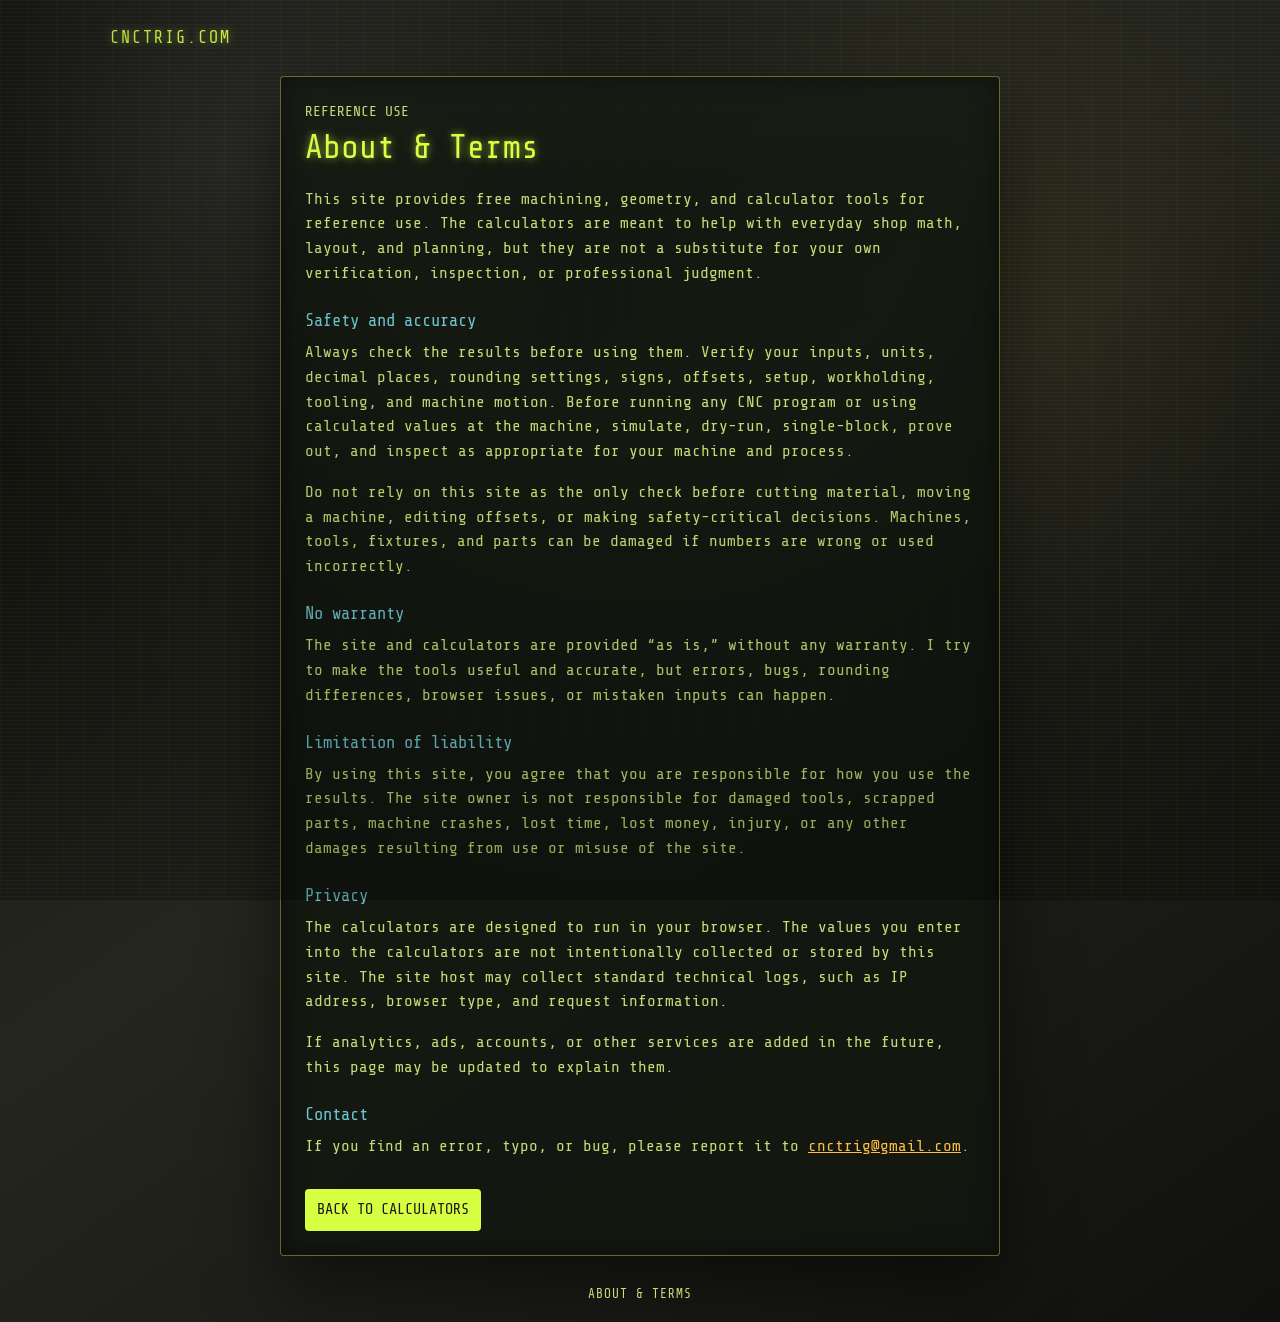
==== about-terms.html @ 5a58f671 "Add About and Terms page" ====
<!doctype html>
<html lang="en">
  <head>
    <meta charset="utf-8">
    <meta name="viewport" content="width=device-width, initial-scale=1">
    <meta name="description" content="About, safety, accuracy, warranty, liability, privacy, and contact information for CNC TRIG.">
    <title>ABOUT &amp; TERMS | CNC TRIG</title>
    <link rel="stylesheet" href="styles.css">
  </head>
  <body>
    <header class="site-header">
      <a class="brand" href="index.html" aria-label="CNC TRIG HOME">
        <span>CNCTRIG.COM</span>
      </a>
    </header>

    <main class="terms-main">
      <section class="terms-panel" aria-labelledby="page-title">
        <p class="eyebrow">REFERENCE USE</p>
        <h1 id="page-title">About &amp; Terms</h1>

        <p>
          This site provides free machining, geometry, and calculator tools for reference use. The calculators are meant to help with everyday shop math, layout, and planning, but they are not a substitute for your own verification, inspection, or professional judgment.
        </p>

        <h2>Safety and accuracy</h2>
        <p>
          Always check the results before using them. Verify your inputs, units, decimal places, rounding settings, signs, offsets, setup, workholding, tooling, and machine motion. Before running any CNC program or using calculated values at the machine, simulate, dry-run, single-block, prove out, and inspect as appropriate for your machine and process.
        </p>
        <p>
          Do not rely on this site as the only check before cutting material, moving a machine, editing offsets, or making safety-critical decisions. Machines, tools, fixtures, and parts can be damaged if numbers are wrong or used incorrectly.
        </p>

        <h2>No warranty</h2>
        <p>
          The site and calculators are provided &ldquo;as is,&rdquo; without any warranty. I try to make the tools useful and accurate, but errors, bugs, rounding differences, browser issues, or mistaken inputs can happen.
        </p>

        <h2>Limitation of liability</h2>
        <p>
          By using this site, you agree that you are responsible for how you use the results. The site owner is not responsible for damaged tools, scrapped parts, machine crashes, lost time, lost money, injury, or any other damages resulting from use or misuse of the site.
        </p>

        <h2>Privacy</h2>
        <p>
          The calculators are designed to run in your browser. The values you enter into the calculators are not intentionally collected or stored by this site. The site host may collect standard technical logs, such as IP address, browser type, and request information.
        </p>
        <p>
          If analytics, ads, accounts, or other services are added in the future, this page may be updated to explain them.
        </p>

        <h2>Contact</h2>
        <p>
          If you find an error, typo, or bug, please report it to <a href="mailto:cnctrig@gmail.com">cnctrig@gmail.com</a>.
        </p>

        <a class="back-link" href="index.html">BACK TO CALCULATORS</a>
      </section>
    </main>

    <footer class="site-footer">
      <a href="about-terms.html">ABOUT &amp; TERMS</a>
    </footer>
  </body>
</html>
---- styles.css ----
:root {
  color-scheme: dark;
  --cabinet: #151612;
  --screen: #242820;
  --screen-deep: #181b16;
  --phosphor: #d7ff42;
  --phosphor-soft: #a7cb32;
  --amber: #ffbf42;
  --cyan: #6ec7d1;
  --dim: #70805a;
  --line: rgba(215, 255, 66, 0.38);
  --line-strong: rgba(215, 255, 66, 0.72);
  --shadow: 0 26px 70px rgba(0, 0, 0, 0.5);
  --radius: 4px;
}

@font-face {
  font-family: "Share Tech Mono";
  src:
    url("assets/fonts/ShareTechMono-Regular.ttf") format("truetype"),
    local("Share Tech Mono"),
    local("ShareTechMono-Regular");
  font-display: swap;
}

* {
  box-sizing: border-box;
}

html {
  min-width: 320px;
}

body {
  min-width: 320px;
  min-height: 100vh;
  margin: 0;
  color: var(--phosphor);
  font-family: "Share Tech Mono", "Courier New", Consolas, monospace;
  line-height: 1.28;
  letter-spacing: 0.055em;
  text-transform: uppercase;
  background:
    radial-gradient(circle at 18% 12%, rgba(255, 255, 255, 0.08), transparent 24%),
    radial-gradient(circle at 78% 20%, rgba(255, 191, 66, 0.06), transparent 26%),
    linear-gradient(145deg, #0d0e0b, #25261f 48%, #10110e);
}

body::before,
body::after {
  position: fixed;
  inset: 0;
  pointer-events: none;
  content: "";
}

body::before {
  z-index: -1;
  background-image:
    linear-gradient(rgba(215, 255, 66, 0.045) 1px, transparent 1px),
    linear-gradient(90deg, rgba(215, 255, 66, 0.028) 1px, transparent 1px);
  background-size: 100% 4px, 28px 28px;
  mix-blend-mode: screen;
}

body::after {
  background:
    linear-gradient(rgba(255, 255, 255, 0.03), transparent 28%),
    radial-gradient(circle at 50% 18%, transparent 0 30%, rgba(0, 0, 0, 0.24) 74%);
}

a {
  color: inherit;
}

.screen-shell,
.site-header,
.placeholder-main,
.terms-main,
.site-footer {
  width: min(1060px, calc(100% - 32px));
  margin-inline: auto;
}

.screen-shell {
  position: relative;
  min-height: calc(100vh - 86px);
  margin-top: 24px;
  margin-bottom: 24px;
  padding: 18px;
  overflow: hidden;
  background:
    linear-gradient(180deg, rgba(255, 255, 255, 0.04), transparent 14%),
    var(--screen);
  border: 2px solid #4d5146;
  border-radius: var(--radius);
  box-shadow: var(--shadow), inset 0 0 36px rgba(0, 0, 0, 0.56);
}

.screen-shell::before {
  position: absolute;
  inset: 10px;
  z-index: 0;
  content: "";
  border: 1px solid rgba(215, 255, 66, 0.18);
  pointer-events: none;
}

.screen-shell::after {
  position: absolute;
  inset: 0;
  z-index: 0;
  content: "";
  background:
    repeating-linear-gradient(
      0deg,
      rgba(255, 255, 255, 0.035) 0,
      rgba(255, 255, 255, 0.035) 1px,
      transparent 1px,
      transparent 5px
    );
  opacity: 0.52;
  pointer-events: none;
}

.screen-header,
.calculator-section {
  position: relative;
  z-index: 1;
}

.screen-header {
  display: grid;
  min-height: 94px;
  place-items: center;
  padding: 15px 12px 17px;
  border-bottom: 1px solid var(--line);
}

h1,
h2,
p {
  margin-top: 0;
}

h1 {
  margin-bottom: 0;
  color: var(--phosphor);
  font-size: 2.05rem;
  font-weight: 400;
  line-height: 1;
  letter-spacing: 0.14em;
  text-align: center;
  text-shadow:
    0 0 7px rgba(215, 255, 66, 0.55),
    0 0 18px rgba(215, 255, 66, 0.22);
}

h2 {
  margin-bottom: 0;
  font-size: 1.5rem;
}

.calculator-section {
  padding: 20px 0 2px;
}

.calculator-grid {
  display: grid;
  grid-template-columns: repeat(3, minmax(0, 1fr));
  gap: 10px;
}

.calculator-card {
  position: relative;
  display: grid;
  grid-template-rows: auto auto 1fr;
  min-height: 226px;
  padding: 16px;
  overflow: hidden;
  text-decoration: none;
  background:
    linear-gradient(180deg, rgba(215, 255, 66, 0.06), transparent 44%),
    rgba(19, 23, 17, 0.84);
  border: 1px solid var(--line);
  border-radius: var(--radius);
  box-shadow: inset 0 0 22px rgba(0, 0, 0, 0.5);
  transition: border-color 140ms ease, color 140ms ease, transform 140ms ease, background-color 140ms ease;
}

.calculator-card::before {
  position: absolute;
  inset: 7px;
  content: "";
  border: 1px solid rgba(215, 255, 66, 0.14);
  pointer-events: none;
}

.calculator-card::after {
  position: absolute;
  right: 12px;
  bottom: 11px;
  width: 78px;
  height: 20px;
  content: "";
  background:
    linear-gradient(90deg, transparent 0 16%, var(--line) 16% 19%, transparent 19% 32%, var(--line) 32% 35%, transparent 35% 48%, var(--line) 48% 51%, transparent 51%),
    linear-gradient(var(--line), var(--line));
  background-repeat: no-repeat;
  background-size: 100% 100%, 100% 2px;
  background-position: 0 0, 0 50%;
  opacity: 0.45;
}

.calculator-card:hover,
.calculator-card:focus-visible {
  color: #f5ff9a;
  background-color: rgba(30, 37, 24, 0.92);
  border-color: var(--line-strong);
  outline: none;
  transform: translateY(-2px);
}

.calculator-card:hover .card-index,
.calculator-card:focus-visible .card-index {
  color: var(--amber);
}

.card-index,
.card-title,
.card-copy {
  position: relative;
  z-index: 1;
}

.card-index {
  width: max-content;
  margin-bottom: 18px;
  padding: 3px 8px 2px;
  color: var(--cyan);
  font-size: 0.95rem;
  font-weight: 400;
  line-height: 1;
  border: 1px solid rgba(110, 199, 209, 0.56);
  text-shadow: 0 0 8px rgba(110, 199, 209, 0.32);
}

.card-title {
  color: var(--phosphor);
  font-size: 1.24rem;
  font-weight: 400;
  line-height: 1.18;
  letter-spacing: 0.075em;
  text-shadow:
    0 0 6px rgba(215, 255, 66, 0.58),
    0 0 14px rgba(215, 255, 66, 0.2);
}

.card-copy {
  max-width: 31ch;
  margin-top: 16px;
  margin-bottom: 0;
  color: #c5dd76;
  font-size: 0.93rem;
  line-height: 1.42;
}

.site-header {
  display: flex;
  min-height: 76px;
  align-items: center;
}

.brand {
  color: var(--phosphor);
  font-size: 1.05rem;
  font-weight: 400;
  letter-spacing: 0.12em;
  text-decoration: none;
  text-shadow: 0 0 8px rgba(215, 255, 66, 0.46);
}

.placeholder-main {
  display: grid;
  min-height: calc(100vh - 144px);
  place-items: center;
  padding: 30px 0;
}

.placeholder-panel,
.terms-panel {
  width: min(720px, 100%);
  padding: 24px;
  background: rgba(19, 23, 17, 0.88);
  border: 1px solid var(--line);
  border-radius: var(--radius);
  box-shadow: var(--shadow), inset 0 0 22px rgba(0, 0, 0, 0.5);
}

.eyebrow {
  margin: 0 0 8px;
  color: var(--cyan);
  font-size: 0.92rem;
  font-weight: 400;
  text-transform: uppercase;
}

.placeholder-panel p {
  color: #c5dd76;
}

.terms-main {
  min-height: calc(100vh - 136px);
  padding: 0 0 30px;
  letter-spacing: 0;
  text-transform: none;
}

.terms-panel {
  margin-inline: auto;
}

.terms-panel h1 {
  margin-bottom: 22px;
  letter-spacing: 0;
  text-align: left;
  text-transform: none;
}

.terms-panel h2 {
  margin-top: 24px;
  margin-bottom: 8px;
  color: var(--cyan);
  font-size: 1.08rem;
  font-weight: 400;
  letter-spacing: 0;
  text-transform: none;
}

.terms-panel p {
  color: #c5dd76;
  line-height: 1.55;
}

.terms-panel a:not(.back-link) {
  color: var(--amber);
}

.site-footer {
  position: relative;
  z-index: 1;
  padding: 0 0 20px;
  color: #c5dd76;
  font-size: 0.8rem;
  letter-spacing: 0.08em;
  text-align: center;
}

.site-footer a {
  text-decoration: none;
}

.site-footer a:hover,
.site-footer a:focus-visible {
  color: var(--amber);
  outline: none;
}

.back-link {
  display: inline-flex;
  min-height: 42px;
  align-items: center;
  margin-top: 14px;
  padding: 9px 12px;
  color: var(--screen-deep);
  font-size: 0.95rem;
  font-weight: 400;
  text-decoration: none;
  background: var(--phosphor);
  border-radius: var(--radius);
}

.back-link:hover,
.back-link:focus-visible {
  color: #080907;
  background: var(--amber);
  outline: none;
}

.triangle-main {
  width: min(1160px, calc(100% - 32px));
  min-height: calc(100vh - 144px);
  margin-inline: auto;
  padding: 0 0 30px;
  letter-spacing: 0;
}

.triangle-board {
  padding: 18px;
  background:
    linear-gradient(180deg, rgba(255, 255, 255, 0.035), transparent 18%),
    rgba(19, 23, 17, 0.9);
  border: 1px solid var(--line);
  border-radius: var(--radius);
  box-shadow: var(--shadow), inset 0 0 24px rgba(0, 0, 0, 0.46);
}

.triangle-topbar,
.precision-row,
.triangle-buttons {
  display: flex;
  gap: 10px;
}

.triangle-topbar {
  align-items: start;
  justify-content: space-between;
  margin-bottom: 12px;
}

.triangle-topbar h1 {
  font-size: 1.6rem;
  letter-spacing: 0;
  text-align: left;
}

.compact-link {
  min-height: 36px;
  margin-top: 0;
  padding: 8px 11px;
}

.triangle-guidance {
  max-width: 78ch;
  margin-bottom: 16px;
  color: #c5dd76;
  font-size: 0.96rem;
  line-height: 1.45;
}

.triangle-workspace {
  display: grid;
  grid-template-columns: minmax(340px, 1.08fr) minmax(340px, 0.92fr);
  gap: 16px;
  align-items: start;
}

.triangle-diagram-wrap {
  min-width: 0;
  background:
    linear-gradient(rgba(215, 255, 66, 0.04) 1px, transparent 1px),
    linear-gradient(90deg, rgba(215, 255, 66, 0.035) 1px, transparent 1px),
    rgba(9, 11, 8, 0.45);
  background-size: 28px 28px;
  border: 1px solid rgba(215, 255, 66, 0.26);
  border-radius: var(--radius);
}

.triangle-svg {
  display: block;
  width: 100%;
  aspect-ratio: 64 / 43;
  min-height: 310px;
}

.triangle-shape {
  fill: rgba(215, 255, 66, 0.055);
  stroke: none;
}

.triangle-line {
  stroke: var(--phosphor);
  stroke-width: 4;
  stroke-linecap: round;
  stroke-linejoin: round;
  filter: drop-shadow(0 0 6px rgba(215, 255, 66, 0.34));
}

.triangle-side-label,
.triangle-vertex-label {
  font-family: "Share Tech Mono", "Courier New", Consolas, monospace;
  font-size: 30px;
  text-transform: none;
  text-anchor: middle;
  dominant-baseline: middle;
  paint-order: stroke;
  stroke: rgba(9, 11, 8, 0.86);
  stroke-width: 6px;
}

.triangle-side-label {
  fill: var(--amber);
}

.triangle-vertex-label {
  fill: var(--cyan);
}

.triangle-controls {
  min-width: 0;
}

.precision-row {
  align-items: center;
  justify-content: flex-end;
  margin-bottom: 12px;
  color: var(--cyan);
  font-size: 0.95rem;
}

.precision-row select {
  min-height: 36px;
  padding: 6px 30px 6px 10px;
  color: var(--phosphor);
  font: inherit;
  letter-spacing: 0;
  text-transform: uppercase;
  background: #10130e;
  border: 1px solid var(--line);
  border-radius: var(--radius);
}

.value-groups {
  display: grid;
  grid-template-columns: 1fr 1fr;
  gap: 12px;
}

.value-group {
  min-width: 0;
  margin: 0;
  padding: 0;
  border: 0;
}

.value-group legend {
  margin-bottom: 8px;
  color: var(--cyan);
  font-size: 0.95rem;
}

.value-field {
  display: grid;
  grid-template-columns: 34px minmax(0, 1fr);
  gap: 8px;
  align-items: center;
  margin-bottom: 10px;
}

.value-field label {
  color: var(--phosphor);
  font-size: 1.2rem;
  text-align: center;
  text-transform: none;
}

.value-field input {
  width: 100%;
  min-width: 0;
  min-height: 44px;
  padding: 8px 10px;
  color: var(--phosphor);
  font: inherit;
  letter-spacing: 0;
  text-transform: none;
  background: rgba(8, 10, 7, 0.82);
  border: 1px solid rgba(215, 255, 66, 0.32);
  border-radius: var(--radius);
  box-shadow: inset 0 0 14px rgba(0, 0, 0, 0.42);
}

.value-field input.is-entered {
  color: #d8fbff;
  background: rgba(110, 199, 209, 0.15);
  border-color: rgba(110, 199, 209, 0.72);
}

.value-field input.is-calculated {
  color: #ffe3a5;
  background: rgba(255, 191, 66, 0.16);
  border-color: rgba(255, 191, 66, 0.76);
}

.value-field input:focus,
.precision-row select:focus {
  border-color: var(--phosphor);
  outline: 2px solid rgba(215, 255, 66, 0.2);
  outline-offset: 2px;
}

.triangle-buttons {
  flex-wrap: wrap;
  margin-top: 8px;
}

.primary-button,
.secondary-button {
  min-height: 42px;
  padding: 9px 14px;
  font: inherit;
  letter-spacing: 0;
  text-transform: uppercase;
  border-radius: var(--radius);
  cursor: pointer;
}

.primary-button {
  color: var(--screen-deep);
  background: var(--phosphor);
  border: 1px solid var(--phosphor);
}

.secondary-button {
  color: var(--amber);
  background: transparent;
  border: 1px solid rgba(255, 191, 66, 0.72);
}

.primary-button:hover,
.primary-button:focus-visible {
  color: #080907;
  background: var(--amber);
  border-color: var(--amber);
  outline: none;
}

.secondary-button:hover,
.secondary-button:focus-visible {
  color: #080907;
  background: var(--amber);
  outline: none;
}

.solver-message {
  min-height: 2.7em;
  margin: 12px 0 0;
  color: #c5dd76;
  line-height: 1.35;
}

.solver-message.is-error {
  color: #ffb08c;
}

.solution-options {
  margin-top: 12px;
  padding: 10px;
  background: rgba(8, 10, 7, 0.48);
  border: 1px solid rgba(110, 199, 209, 0.38);
  border-radius: var(--radius);
}

.solution-note {
  margin-bottom: 10px;
  color: #c5dd76;
  font-size: 0.88rem;
  line-height: 1.4;
}

.solution-option {
  display: grid;
  grid-template-columns: max-content minmax(0, 1fr);
  gap: 10px;
  align-items: start;
  padding: 8px 0;
  border-top: 1px solid rgba(215, 255, 66, 0.16);
}

.solution-option button {
  min-height: 34px;
  padding: 6px 9px;
  color: var(--cyan);
  font: inherit;
  letter-spacing: 0;
  text-transform: uppercase;
  background: transparent;
  border: 1px solid rgba(110, 199, 209, 0.56);
  border-radius: var(--radius);
  cursor: pointer;
}

.solution-option.is-active button {
  color: var(--screen-deep);
  background: var(--cyan);
}

.solution-option button:hover,
.solution-option button:focus-visible {
  color: var(--screen-deep);
  background: var(--amber);
  border-color: var(--amber);
  outline: none;
}

.solution-option p {
  margin: 0;
  color: #d5ea91;
  line-height: 1.35;
  text-transform: none;
  overflow-wrap: anywhere;
}

.work-panel {
  margin-top: 16px;
  padding-top: 12px;
  border-top: 1px solid rgba(215, 255, 66, 0.22);
}

.work-panel summary {
  width: max-content;
  max-width: 100%;
  color: var(--cyan);
  cursor: pointer;
}

.work-panel summary:focus-visible {
  outline: 2px solid rgba(110, 199, 209, 0.42);
  outline-offset: 4px;
}

.work-list {
  margin: 12px 0 0;
  padding-left: 24px;
  color: #d5ea91;
  line-height: 1.55;
  text-transform: none;
  overflow-wrap: anywhere;
}

.work-list li + li {
  margin-top: 8px;
}

.chamfer-workspace {
  grid-template-columns: minmax(360px, 1.08fr) minmax(340px, 0.92fr);
}

.chamfer-form-head {
  display: grid;
  grid-template-columns: minmax(0, 1fr) max-content;
  gap: 12px;
  align-items: start;
  margin-bottom: 12px;
}

.mode-toggle {
  min-width: 0;
  margin: 0;
  padding: 0;
  border: 0;
}

.mode-toggle legend {
  margin-bottom: 8px;
  color: var(--cyan);
  font-size: 0.95rem;
}

.mode-toggle-options {
  display: grid;
  grid-template-columns: 1fr 1fr;
  gap: 6px;
}

.mode-toggle label {
  position: relative;
  min-width: 0;
}

.mode-toggle input {
  position: absolute;
  inset: 0;
  opacity: 0;
}

.mode-toggle span {
  display: grid;
  min-height: 38px;
  place-items: center;
  padding: 7px 10px;
  color: var(--cyan);
  border: 1px solid rgba(110, 199, 209, 0.58);
  border-radius: var(--radius);
  cursor: pointer;
}

.mode-toggle input:checked + span {
  color: var(--screen-deep);
  background: var(--cyan);
  border-color: var(--cyan);
}

.mode-toggle input:focus-visible + span {
  outline: 2px solid rgba(110, 199, 209, 0.42);
  outline-offset: 2px;
}

.chamfer-precision-row {
  margin-bottom: 0;
}

.chamfer-value-groups {
  grid-template-columns: 1fr;
}

.chamfer-controls .value-field {
  grid-template-columns: 48px minmax(0, 1fr);
}

.chamfer-results {
  margin-top: 14px;
  padding: 12px;
  background: rgba(8, 10, 7, 0.48);
  border: 1px solid rgba(110, 199, 209, 0.38);
  border-radius: var(--radius);
}

.chamfer-results h2 {
  margin-bottom: 10px;
  color: var(--cyan);
  font-size: 0.98rem;
  font-weight: 400;
  letter-spacing: 0;
}

.chamfer-output-grid {
  display: grid;
  grid-template-columns: 1fr 1fr;
  gap: 10px;
}

.chamfer-output-card {
  min-width: 0;
  padding: 10px;
  background: rgba(19, 23, 17, 0.74);
  border: 1px solid rgba(215, 255, 66, 0.22);
  border-radius: var(--radius);
}

.chamfer-output-card span,
.chamfer-output-meta {
  color: #c5dd76;
  font-size: 0.86rem;
}

.chamfer-output-card output {
  display: block;
  margin-top: 7px;
  color: #ffe3a5;
  font-size: 1.08rem;
  line-height: 1.25;
  text-transform: none;
  overflow-wrap: anywhere;
}

.chamfer-output-meta {
  display: flex;
  flex-wrap: wrap;
  gap: 8px 18px;
  margin-top: 10px;
  text-transform: none;
}

.chamfer-svg {
  min-height: 330px;
}

#chamfer-arrow path,
#chamfer-arrow-reverse path,
#chamfer-leader-arrow path {
  fill: var(--amber);
}

.chamfer-solid {
  fill: url("#chamfer-hatch");
  stroke: none;
  opacity: 0.42;
}

.chamfer-hatch-line {
  stroke: rgba(215, 255, 66, 0.48);
  stroke-width: 2;
}

.chamfer-centerline {
  stroke: rgba(110, 199, 209, 0.46);
  stroke-width: 2;
  stroke-dasharray: 9 9;
}

.chamfer-profile {
  fill: none;
  stroke: var(--phosphor);
  stroke-width: 4;
  stroke-linecap: round;
  stroke-linejoin: round;
  filter: drop-shadow(0 0 6px rgba(215, 255, 66, 0.34));
}

.chamfer-cut {
  fill: none;
  stroke: var(--amber);
  stroke-width: 6;
  stroke-linecap: round;
  filter: drop-shadow(0 0 7px rgba(255, 191, 66, 0.3));
}

.chamfer-dim-line,
.chamfer-extension-line,
.chamfer-leader-line {
  fill: none;
  stroke-linecap: round;
}

.chamfer-dim-line {
  stroke: var(--cyan);
  stroke-width: 1.5;
  marker-start: url("#chamfer-arrow-reverse");
  marker-end: url("#chamfer-arrow");
}

.chamfer-extension-line {
  stroke: rgba(110, 199, 209, 0.46);
  stroke-width: 1.5;
}

.chamfer-leader-line {
  stroke: var(--amber);
  stroke-width: 1.5;
  marker-end: url("#chamfer-leader-arrow");
}

.chamfer-angle-arc {
  fill: none;
  stroke: var(--amber);
  stroke-width: 2;
  stroke-linecap: round;
  marker-start: url("#chamfer-arrow-reverse");
  marker-end: url("#chamfer-arrow");
}

.chamfer-point {
  fill: var(--cyan);
  stroke: rgba(8, 10, 7, 0.9);
  stroke-width: 3;
}

.chamfer-label,
.chamfer-coordinate-label {
  font-family: "Share Tech Mono", "Courier New", Consolas, monospace;
  letter-spacing: 0;
  text-anchor: middle;
  dominant-baseline: middle;
  paint-order: stroke;
  stroke: rgba(9, 11, 8, 0.88);
}

.chamfer-label {
  font-size: 24px;
  stroke-width: 5px;
}

.chamfer-coordinate-label {
  fill: var(--cyan);
  font-size: 17px;
  stroke-width: 4px;
}

.chamfer-label-cyan {
  fill: var(--cyan);
}

.chamfer-label-amber {
  fill: var(--amber);
}

.visually-hidden {
  position: absolute;
  width: 1px;
  height: 1px;
  padding: 0;
  overflow: hidden;
  clip: rect(0, 0, 0, 0);
  white-space: nowrap;
  border: 0;
}

@media (max-width: 860px) {
  .calculator-grid {
    grid-template-columns: 1fr;
  }

  .triangle-workspace {
    grid-template-columns: 1fr;
  }

  .chamfer-form-head {
    grid-template-columns: 1fr;
  }

  .chamfer-precision-row {
    justify-content: flex-start;
  }

  .screen-shell {
    min-height: auto;
  }

  .calculator-card {
    min-height: 168px;
  }

  .card-copy {
    max-width: 40ch;
  }
}

@media (max-width: 560px) {
  .screen-shell,
  .site-header,
  .placeholder-main,
  .triangle-main,
  .terms-main,
  .site-footer {
    width: min(100% - 20px, 1060px);
  }

  .screen-shell {
    margin-top: 10px;
    margin-bottom: 10px;
    padding: 14px;
  }

  .screen-header {
    min-height: 78px;
    padding: 12px 8px 16px;
  }

  h1 {
    font-size: 1.5rem;
    letter-spacing: 0.1em;
  }

  .calculator-section {
    padding-top: 18px;
  }

  .calculator-card,
  .placeholder-panel,
  .triangle-board {
    padding: 16px;
  }

  .card-title {
    font-size: 1.08rem;
  }

  .triangle-topbar {
    align-items: stretch;
    flex-direction: column;
  }

  .triangle-topbar h1 {
    font-size: 1.32rem;
  }

  .compact-link {
    width: max-content;
  }

  .value-groups {
    grid-template-columns: 1fr;
  }

  .precision-row {
    justify-content: flex-start;
  }

  .triangle-svg {
    min-height: 0;
  }

  .chamfer-svg {
    min-height: 280px;
  }

  .triangle-side-label,
  .triangle-vertex-label {
    font-size: 24px;
  }

  .chamfer-output-grid {
    grid-template-columns: 1fr;
  }

  .chamfer-label {
    font-size: 20px;
  }

  .chamfer-coordinate-label {
    font-size: 15px;
  }

  .solution-option {
    grid-template-columns: 1fr;
  }
}
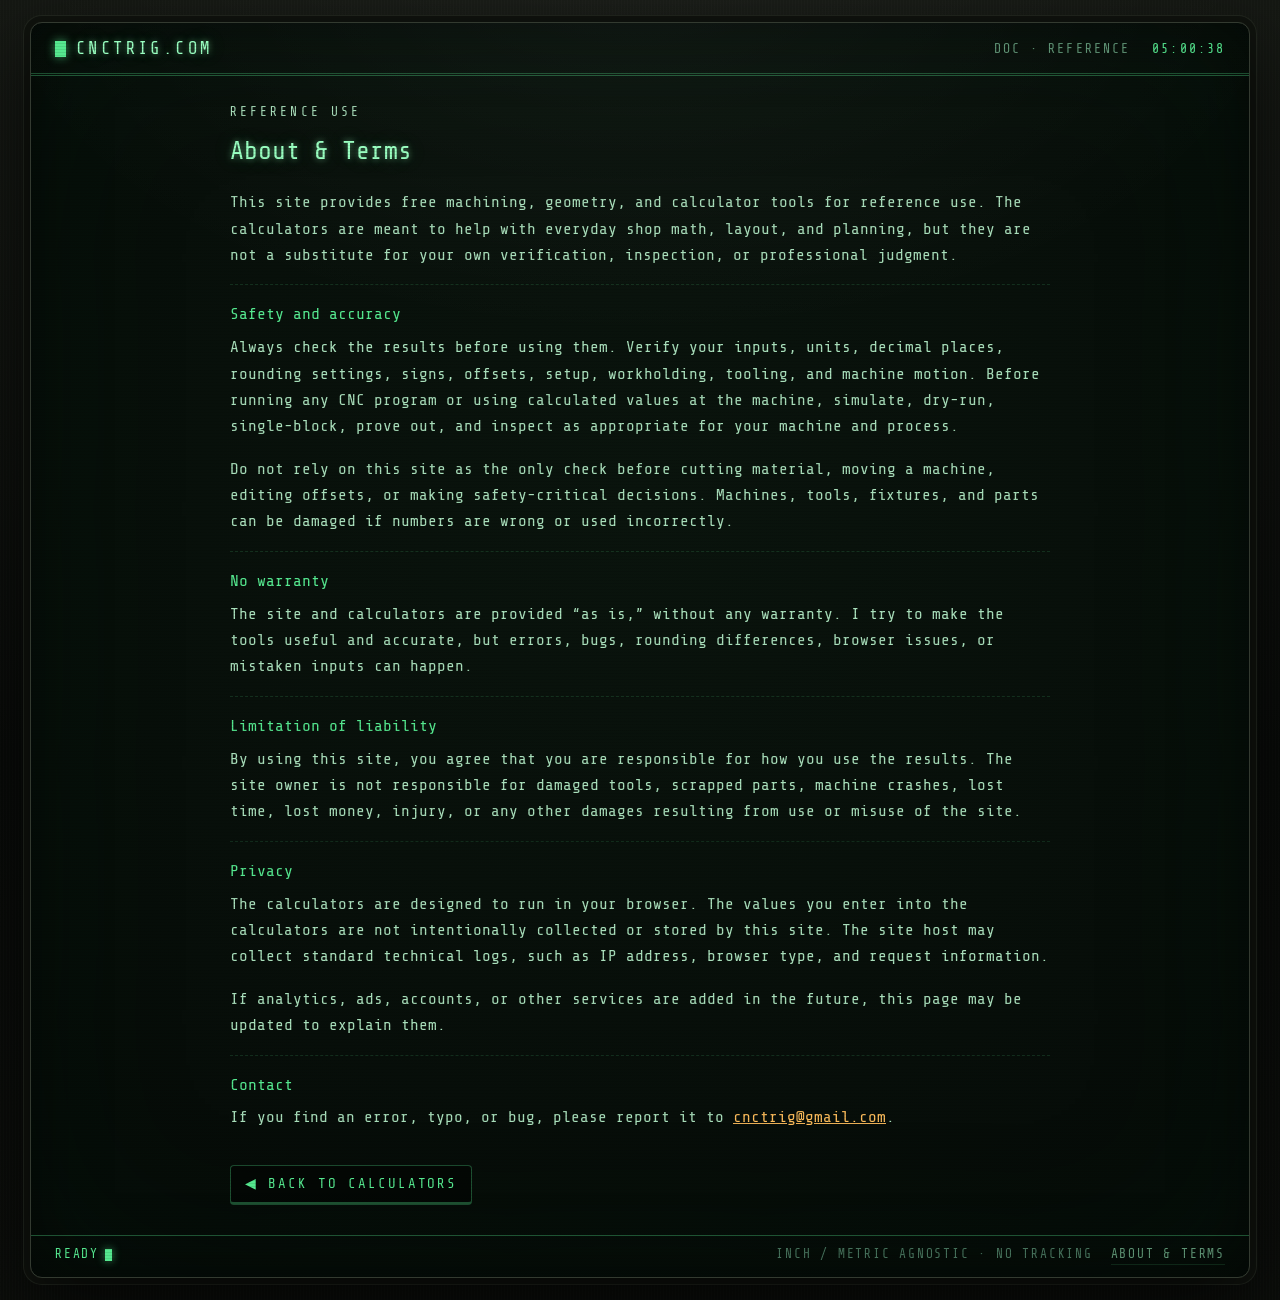
==== commit 3900ff87: "Redesign site as refined green-phosphor CNC terminal Full visual rework, no calculator logic touched" ====
--- a/about-terms.html
+++ b/about-terms.html
@@ -4,62 +4,76 @@
     <meta charset="utf-8">
     <meta name="viewport" content="width=device-width, initial-scale=1">
     <meta name="description" content="About, safety, accuracy, warranty, liability, privacy, and contact information for CNC TRIG.">
+    <meta name="theme-color" content="#080a08">
     <title>ABOUT &amp; TERMS | CNC TRIG</title>
+    <link rel="icon" type="image/svg+xml" href="assets/favicon.svg">
     <link rel="stylesheet" href="styles.css">
   </head>
   <body>
-    <header class="site-header">
-      <a class="brand" href="index.html" aria-label="CNC TRIG HOME">
-        <span>CNCTRIG.COM</span>
-      </a>
-    </header>
+    <div class="crt">
+      <header class="term-bar">
+        <a class="brand" href="index.html" aria-label="CNC TRIG HOME">
+          <span class="brand-mark" aria-hidden="true"></span>CNCTRIG.COM
+        </a>
+        <div class="term-meta">
+          <span class="term-tag">DOC &middot; REFERENCE</span>
+          <span class="term-clock" data-clock>--:--:--</span>
+        </div>
+      </header>
 
-    <main class="terms-main">
-      <section class="terms-panel" aria-labelledby="page-title">
-        <p class="eyebrow">REFERENCE USE</p>
-        <h1 id="page-title">About &amp; Terms</h1>
+      <main class="term-main terms-main">
+        <section class="terms-panel" aria-labelledby="page-title">
+          <p class="eyebrow">REFERENCE USE</p>
+          <h1 id="page-title">About &amp; Terms</h1>
 
-        <p>
-          This site provides free machining, geometry, and calculator tools for reference use. The calculators are meant to help with everyday shop math, layout, and planning, but they are not a substitute for your own verification, inspection, or professional judgment.
-        </p>
+          <p>
+            This site provides free machining, geometry, and calculator tools for reference use. The calculators are meant to help with everyday shop math, layout, and planning, but they are not a substitute for your own verification, inspection, or professional judgment.
+          </p>
 
-        <h2>Safety and accuracy</h2>
-        <p>
-          Always check the results before using them. Verify your inputs, units, decimal places, rounding settings, signs, offsets, setup, workholding, tooling, and machine motion. Before running any CNC program or using calculated values at the machine, simulate, dry-run, single-block, prove out, and inspect as appropriate for your machine and process.
-        </p>
-        <p>
-          Do not rely on this site as the only check before cutting material, moving a machine, editing offsets, or making safety-critical decisions. Machines, tools, fixtures, and parts can be damaged if numbers are wrong or used incorrectly.
-        </p>
+          <h2>Safety and accuracy</h2>
+          <p>
+            Always check the results before using them. Verify your inputs, units, decimal places, rounding settings, signs, offsets, setup, workholding, tooling, and machine motion. Before running any CNC program or using calculated values at the machine, simulate, dry-run, single-block, prove out, and inspect as appropriate for your machine and process.
+          </p>
+          <p>
+            Do not rely on this site as the only check before cutting material, moving a machine, editing offsets, or making safety-critical decisions. Machines, tools, fixtures, and parts can be damaged if numbers are wrong or used incorrectly.
+          </p>
 
-        <h2>No warranty</h2>
-        <p>
-          The site and calculators are provided &ldquo;as is,&rdquo; without any warranty. I try to make the tools useful and accurate, but errors, bugs, rounding differences, browser issues, or mistaken inputs can happen.
-        </p>
+          <h2>No warranty</h2>
+          <p>
+            The site and calculators are provided &ldquo;as is,&rdquo; without any warranty. I try to make the tools useful and accurate, but errors, bugs, rounding differences, browser issues, or mistaken inputs can happen.
+          </p>
 
-        <h2>Limitation of liability</h2>
-        <p>
-          By using this site, you agree that you are responsible for how you use the results. The site owner is not responsible for damaged tools, scrapped parts, machine crashes, lost time, lost money, injury, or any other damages resulting from use or misuse of the site.
-        </p>
+          <h2>Limitation of liability</h2>
+          <p>
+            By using this site, you agree that you are responsible for how you use the results. The site owner is not responsible for damaged tools, scrapped parts, machine crashes, lost time, lost money, injury, or any other damages resulting from use or misuse of the site.
+          </p>
 
-        <h2>Privacy</h2>
-        <p>
-          The calculators are designed to run in your browser. The values you enter into the calculators are not intentionally collected or stored by this site. The site host may collect standard technical logs, such as IP address, browser type, and request information.
-        </p>
-        <p>
-          If analytics, ads, accounts, or other services are added in the future, this page may be updated to explain them.
-        </p>
+          <h2>Privacy</h2>
+          <p>
+            The calculators are designed to run in your browser. The values you enter into the calculators are not intentionally collected or stored by this site. The site host may collect standard technical logs, such as IP address, browser type, and request information.
+          </p>
+          <p>
+            If analytics, ads, accounts, or other services are added in the future, this page may be updated to explain them.
+          </p>
 
-        <h2>Contact</h2>
-        <p>
-          If you find an error, typo, or bug, please report it to <a href="mailto:cnctrig@gmail.com">cnctrig@gmail.com</a>.
-        </p>
+          <h2>Contact</h2>
+          <p>
+            If you find an error, typo, or bug, please report it to <a href="mailto:cnctrig@gmail.com">cnctrig@gmail.com</a>.
+          </p>
 
-        <a class="back-link" href="index.html">BACK TO CALCULATORS</a>
-      </section>
-    </main>
+          <a class="back-link" href="index.html">&#9664; BACK TO CALCULATORS</a>
+        </section>
+      </main>
 
-    <footer class="site-footer">
-      <a href="about-terms.html">ABOUT &amp; TERMS</a>
-    </footer>
+      <footer class="term-status">
+        <span class="status-ready">READY<span class="cursor" aria-hidden="true"></span></span>
+        <nav class="status-links" aria-label="FOOTER">
+          <span class="status-note">INCH / METRIC AGNOSTIC &middot; NO TRACKING</span>
+          <a href="about-terms.html">ABOUT &amp; TERMS</a>
+        </nav>
+      </footer>
+    </div>
+
+    <script src="assets/ui.js"></script>
   </body>
 </html>
--- a/styles.css
+++ b/styles.css
@@ -1,17 +1,44 @@
+/* ==========================================================================
+   CNCTRIG.COM — phosphor terminal theme
+   Green CRT control-screen look: cabinet background, glass screen shell,
+   DRO-style readouts, group-box fieldsets, softkey menu cards.
+   ========================================================================== */
+
 :root {
   color-scheme: dark;
-  --cabinet: #151612;
-  --screen: #242820;
-  --screen-deep: #181b16;
-  --phosphor: #d7ff42;
-  --phosphor-soft: #a7cb32;
-  --amber: #ffbf42;
-  --cyan: #6ec7d1;
-  --dim: #70805a;
-  --line: rgba(215, 255, 66, 0.38);
-  --line-strong: rgba(215, 255, 66, 0.72);
-  --shadow: 0 26px 70px rgba(0, 0, 0, 0.5);
+
+  /* cabinet + bezel */
+  --cabinet-hi: #151813;
+  --cabinet-lo: #080a08;
+  --bezel-line: #333a30;
+
+  /* screen glass */
+  --screen-hi: #0a140d;
+  --screen-lo: #050a07;
+
+  /* phosphor greens */
+  --ph-bright: #98ffc0;
+  --ph: #55e88f;
+  --text: #a9dfbb;
+  --dim: #5d9273;
+  --faint: rgba(85, 232, 143, 0.14);
+  --line: rgba(85, 232, 143, 0.32);
+  --line-strong: rgba(152, 255, 192, 0.7);
+  --grid: rgba(85, 232, 143, 0.05);
+  --grid-major: rgba(85, 232, 143, 0.1);
+
+  /* accents */
+  --amber: #ffbe5c;
+  --amber-bright: #ffd88f;
+  --cyan: #6fdbeb;
+  --cyan-bright: #b9f0fa;
+  --alarm: #ff8570;
+
+  --glow-text: 0 0 6px rgba(152, 255, 192, 0.55), 0 0 22px rgba(85, 232, 143, 0.22);
+  --glow-amber: 0 0 10px rgba(255, 190, 92, 0.35);
   --radius: 4px;
+
+  --font-mono: "Share Tech Mono", "Courier New", Consolas, monospace;
 }
 
 @font-face {
@@ -27,114 +54,53 @@
   box-sizing: border-box;
 }
 
+[hidden] {
+  display: none !important;
+}
+
+::selection {
+  color: #04110a;
+  background: var(--ph);
+}
+
+::-webkit-scrollbar {
+  width: 10px;
+  height: 10px;
+}
+
+::-webkit-scrollbar-track {
+  background: #0a0d0a;
+}
+
+::-webkit-scrollbar-thumb {
+  background: #23402f;
+  border: 2px solid #0a0d0a;
+  border-radius: 5px;
+}
+
 html {
   min-width: 320px;
 }
 
 body {
+  display: flex;
+  flex-direction: column;
   min-width: 320px;
   min-height: 100vh;
   margin: 0;
-  color: var(--phosphor);
-  font-family: "Share Tech Mono", "Courier New", Consolas, monospace;
-  line-height: 1.28;
-  letter-spacing: 0.055em;
+  color: var(--text);
+  font-family: var(--font-mono);
+  line-height: 1.4;
+  letter-spacing: 0.05em;
   text-transform: uppercase;
   background:
-    radial-gradient(circle at 18% 12%, rgba(255, 255, 255, 0.08), transparent 24%),
-    radial-gradient(circle at 78% 20%, rgba(255, 191, 66, 0.06), transparent 26%),
-    linear-gradient(145deg, #0d0e0b, #25261f 48%, #10110e);
-}
-
-body::before,
-body::after {
-  position: fixed;
-  inset: 0;
-  pointer-events: none;
-  content: "";
-}
-
-body::before {
-  z-index: -1;
-  background-image:
-    linear-gradient(rgba(215, 255, 66, 0.045) 1px, transparent 1px),
-    linear-gradient(90deg, rgba(215, 255, 66, 0.028) 1px, transparent 1px);
-  background-size: 100% 4px, 28px 28px;
-  mix-blend-mode: screen;
-}
-
-body::after {
-  background:
-    linear-gradient(rgba(255, 255, 255, 0.03), transparent 28%),
-    radial-gradient(circle at 50% 18%, transparent 0 30%, rgba(0, 0, 0, 0.24) 74%);
+    radial-gradient(1100px 500px at 50% -8%, rgba(255, 255, 255, 0.04), transparent 60%),
+    repeating-linear-gradient(90deg, rgba(255, 255, 255, 0.012) 0 1px, transparent 1px 3px),
+    linear-gradient(180deg, var(--cabinet-hi), var(--cabinet-lo) 58%, #0b0d0a);
 }
 
 a {
   color: inherit;
-}
-
-.screen-shell,
-.site-header,
-.placeholder-main,
-.terms-main,
-.site-footer {
-  width: min(1060px, calc(100% - 32px));
-  margin-inline: auto;
-}
-
-.screen-shell {
-  position: relative;
-  min-height: calc(100vh - 86px);
-  margin-top: 24px;
-  margin-bottom: 24px;
-  padding: 18px;
-  overflow: hidden;
-  background:
-    linear-gradient(180deg, rgba(255, 255, 255, 0.04), transparent 14%),
-    var(--screen);
-  border: 2px solid #4d5146;
-  border-radius: var(--radius);
-  box-shadow: var(--shadow), inset 0 0 36px rgba(0, 0, 0, 0.56);
-}
-
-.screen-shell::before {
-  position: absolute;
-  inset: 10px;
-  z-index: 0;
-  content: "";
-  border: 1px solid rgba(215, 255, 66, 0.18);
-  pointer-events: none;
-}
-
-.screen-shell::after {
-  position: absolute;
-  inset: 0;
-  z-index: 0;
-  content: "";
-  background:
-    repeating-linear-gradient(
-      0deg,
-      rgba(255, 255, 255, 0.035) 0,
-      rgba(255, 255, 255, 0.035) 1px,
-      transparent 1px,
-      transparent 5px
-    );
-  opacity: 0.52;
-  pointer-events: none;
-}
-
-.screen-header,
-.calculator-section {
-  position: relative;
-  z-index: 1;
-}
-
-.screen-header {
-  display: grid;
-  min-height: 94px;
-  place-items: center;
-  padding: 15px 12px 17px;
-  border-bottom: 1px solid var(--line);
 }
 
 h1,
@@ -143,317 +109,494 @@
   margin-top: 0;
 }
 
-h1 {
+:focus-visible {
+  outline: 2px solid rgba(152, 255, 192, 0.55);
+  outline-offset: 2px;
+}
+
+/* ==========================================================================
+   CRT screen shell — shared chrome on every page
+   ========================================================================== */
+
+.crt {
+  position: relative;
+  display: flex;
+  flex: 1;
+  flex-direction: column;
+  width: min(1220px, calc(100% - 36px));
+  margin: 22px auto;
+  overflow: hidden;
+  background: radial-gradient(115% 105% at 50% 38%, var(--screen-hi) 0%, var(--screen-lo) 78%, #040705 100%);
+  border: 1px solid var(--bezel-line);
+  border-radius: 12px;
+  box-shadow:
+    0 30px 80px rgba(0, 0, 0, 0.65),
+    0 0 0 6px #10130e,
+    0 0 0 7px #22271f,
+    inset 0 0 70px rgba(0, 0, 0, 0.55),
+    inset 0 0 180px rgba(24, 92, 52, 0.1);
+}
+
+/* scanlines */
+.crt::before {
+  position: absolute;
+  inset: 0;
+  z-index: 5;
+  content: "";
+  background: repeating-linear-gradient(0deg, rgba(0, 0, 0, 0.16) 0 1px, transparent 1px 3px);
+  opacity: 0.55;
+  pointer-events: none;
+}
+
+/* glass reflection + vignette */
+.crt::after {
+  position: absolute;
+  inset: 0;
+  z-index: 6;
+  content: "";
+  background:
+    radial-gradient(130% 70% at 50% -4%, rgba(255, 255, 255, 0.045), transparent 42%),
+    radial-gradient(125% 125% at 50% 52%, transparent 58%, rgba(0, 0, 0, 0.4) 100%);
+  pointer-events: none;
+}
+
+/* --------------------------------------------------------------------------
+   top terminal bar
+   -------------------------------------------------------------------------- */
+
+.term-bar {
+  display: flex;
+  flex-wrap: wrap;
+  align-items: center;
+  justify-content: space-between;
+  gap: 8px 18px;
+  padding: 14px 24px 12px;
+  border-bottom: 3px double var(--line);
+}
+
+.brand {
+  display: inline-flex;
+  align-items: center;
+  gap: 10px;
+  color: var(--ph-bright);
+  font-size: 1.08rem;
+  letter-spacing: 0.2em;
+  text-decoration: none;
+  text-shadow: var(--glow-text);
+}
+
+.brand:hover,
+.brand:focus-visible {
+  color: #c9ffe0;
+}
+
+.brand-mark {
+  display: inline-block;
+  width: 0.62em;
+  height: 0.95em;
+  background: var(--ph);
+  box-shadow: 0 0 10px rgba(85, 232, 143, 0.65);
+}
+
+.term-meta {
+  display: flex;
+  flex-wrap: wrap;
+  gap: 6px 22px;
+  align-items: center;
+  color: var(--dim);
+  font-size: 0.82rem;
+  letter-spacing: 0.16em;
+}
+
+.term-clock {
+  min-width: 8ch;
+  color: var(--ph);
+  text-align: right;
+}
+
+/* --------------------------------------------------------------------------
+   main area + bottom status bar
+   -------------------------------------------------------------------------- */
+
+.term-main {
+  display: flex;
+  flex: 1;
+  flex-direction: column;
+  padding: 26px 24px 30px;
+}
+
+.term-status {
+  display: flex;
+  flex-wrap: wrap;
+  gap: 6px 18px;
+  align-items: center;
+  justify-content: space-between;
+  padding: 10px 24px 12px;
+  color: var(--dim);
+  font-size: 0.8rem;
+  letter-spacing: 0.14em;
+  border-top: 1px solid var(--line);
+}
+
+.status-ready {
+  color: var(--ph);
+}
+
+.cursor {
+  display: inline-block;
+  width: 0.55em;
+  height: 1em;
+  margin-left: 0.5em;
+  vertical-align: text-bottom;
+  background: var(--ph);
+  box-shadow: 0 0 8px rgba(85, 232, 143, 0.6);
+  animation: blink 1.1s steps(1) infinite;
+}
+
+@keyframes blink {
+  50% {
+    opacity: 0;
+  }
+}
+
+.status-links {
+  display: flex;
+  flex-wrap: wrap;
+  gap: 6px 18px;
+  align-items: center;
+}
+
+.status-note {
+  color: #45705a;
+}
+
+.term-status a {
+  color: var(--dim);
+  text-decoration: none;
+  border-bottom: 1px solid var(--faint);
+}
+
+.term-status a:hover,
+.term-status a:focus-visible {
+  color: var(--amber);
+  border-color: var(--amber);
+  outline: none;
+}
+
+/* ==========================================================================
+   home page — main menu
+   ========================================================================== */
+
+.menu-hero {
+  margin-top: auto;
+  padding: 30px 8px 8px;
+  text-align: center;
+}
+
+.menu-hero h1 {
+  margin-bottom: 10px;
+  padding-left: 0.34em; /* compensates the trailing letter-spacing so it centers */
+  color: var(--ph-bright);
+  font-size: clamp(2rem, 4.6vw, 3.2rem);
+  font-weight: 400;
+  letter-spacing: 0.34em;
+  line-height: 1.05;
+  text-shadow: var(--glow-text);
+}
+
+.menu-sub {
   margin-bottom: 0;
-  color: var(--phosphor);
-  font-size: 2.05rem;
+  padding-left: 0.3em;
+  color: var(--dim);
+  font-size: 0.88rem;
+  letter-spacing: 0.3em;
+}
+
+.ruler {
+  width: min(640px, 92%);
+  height: 15px;
+  margin: 28px auto 0;
+  background:
+    linear-gradient(var(--line), var(--line)) bottom / 100% 1px no-repeat,
+    repeating-linear-gradient(90deg, var(--line) 0 1px, transparent 1px 50px) bottom / 100% 15px no-repeat,
+    repeating-linear-gradient(90deg, rgba(85, 232, 143, 0.35) 0 1px, transparent 1px 10px) bottom / 100% 7px no-repeat;
+}
+
+.calculator-section {
+  margin-bottom: auto;
+  padding-top: 34px;
+}
+
+.section-label {
+  display: flex;
+  gap: 14px;
+  align-items: center;
+  margin-bottom: 16px;
+  color: var(--dim);
+  font-size: 0.84rem;
   font-weight: 400;
-  line-height: 1;
-  letter-spacing: 0.14em;
-  text-align: center;
-  text-shadow:
-    0 0 7px rgba(215, 255, 66, 0.55),
-    0 0 18px rgba(215, 255, 66, 0.22);
-}
-
-h2 {
-  margin-bottom: 0;
-  font-size: 1.5rem;
-}
-
-.calculator-section {
-  padding: 20px 0 2px;
+  letter-spacing: 0.24em;
+}
+
+.section-label::after {
+  flex: 1;
+  height: 1px;
+  content: "";
+  background: var(--faint);
 }
 
 .calculator-grid {
   display: grid;
   grid-template-columns: repeat(3, minmax(0, 1fr));
-  gap: 10px;
+  gap: 14px;
 }
 
 .calculator-card {
   position: relative;
-  display: grid;
-  grid-template-rows: auto auto 1fr;
-  min-height: 226px;
-  padding: 16px;
-  overflow: hidden;
+  display: flex;
+  flex-direction: column;
+  gap: 12px;
+  min-height: 252px;
+  padding: 18px 18px 15px;
+  color: var(--text);
   text-decoration: none;
   background:
-    linear-gradient(180deg, rgba(215, 255, 66, 0.06), transparent 44%),
-    rgba(19, 23, 17, 0.84);
+    linear-gradient(180deg, rgba(85, 232, 143, 0.05), rgba(85, 232, 143, 0.008) 52%),
+    rgba(3, 8, 5, 0.55);
+  border: 1px solid var(--line);
+  border-radius: 6px;
+  box-shadow: inset 0 0 30px rgba(0, 0, 0, 0.45);
+  transition: border-color 160ms ease, box-shadow 160ms ease, transform 160ms ease;
+}
+
+/* corner brackets, drawing-registration style */
+.calculator-card::before,
+.calculator-card::after {
+  position: absolute;
+  width: 15px;
+  height: 15px;
+  content: "";
+  border: 1px solid var(--line-strong);
+  transition: border-color 160ms ease;
+  pointer-events: none;
+}
+
+.calculator-card::before {
+  top: -1px;
+  left: -1px;
+  border-right: none;
+  border-bottom: none;
+  border-top-left-radius: 6px;
+}
+
+.calculator-card::after {
+  right: -1px;
+  bottom: -1px;
+  border-top: none;
+  border-left: none;
+  border-bottom-right-radius: 6px;
+}
+
+.calculator-card:hover,
+.calculator-card:focus-visible {
+  border-color: var(--line-strong);
+  outline: none;
+  transform: translateY(-3px);
+  box-shadow:
+    inset 0 0 30px rgba(0, 0, 0, 0.45),
+    0 14px 34px rgba(0, 0, 0, 0.45),
+    0 0 24px rgba(85, 232, 143, 0.12);
+}
+
+.card-head {
+  display: flex;
+  align-items: center;
+  justify-content: space-between;
+  gap: 10px;
+}
+
+.card-index {
+  padding: 3px 10px 2px;
+  color: var(--ph-bright);
+  font-size: 0.92rem;
+  line-height: 1.2;
+  background: rgba(0, 0, 0, 0.45);
+  border: 1px solid var(--line);
+  border-bottom-width: 3px;
+  border-radius: 4px;
+}
+
+.card-status {
+  display: inline-flex;
+  gap: 8px;
+  align-items: center;
+  color: var(--dim);
+  font-size: 0.74rem;
+  letter-spacing: 0.2em;
+}
+
+.led {
+  width: 8px;
+  height: 8px;
+  border-radius: 50%;
+  background: var(--ph);
+  box-shadow: 0 0 9px rgba(85, 232, 143, 0.85);
+}
+
+.led-dev {
+  background: var(--amber);
+  box-shadow: 0 0 9px rgba(255, 190, 92, 0.8);
+  animation: led-pulse 2.4s ease-in-out infinite;
+}
+
+@keyframes led-pulse {
+  50% {
+    opacity: 0.35;
+  }
+}
+
+.card-title {
+  color: var(--ph-bright);
+  font-size: 1.28rem;
+  letter-spacing: 0.08em;
+  line-height: 1.2;
+  text-shadow: 0 0 8px rgba(152, 255, 192, 0.35);
+}
+
+.card-copy {
+  flex: 1;
+  max-width: 34ch;
+  color: var(--dim);
+  font-size: 0.88rem;
+  line-height: 1.55;
+}
+
+.card-icon {
+  align-self: flex-end;
+  width: 92px;
+  height: auto;
+  margin-top: -26px;
+  color: #3b6b50;
+  transition: color 160ms ease;
+}
+
+.card-icon .icon-accent {
+  stroke: var(--amber);
+  opacity: 0.75;
+}
+
+.calculator-card:hover .card-icon,
+.calculator-card:focus-visible .card-icon {
+  color: var(--ph);
+}
+
+.card-cta {
+  color: #45705a;
+  font-size: 0.74rem;
+  letter-spacing: 0.24em;
+  transition: color 160ms ease;
+}
+
+.calculator-card:hover .card-cta,
+.calculator-card:focus-visible .card-cta {
+  color: var(--amber);
+}
+
+/* ==========================================================================
+   calculator pages — shared
+   ========================================================================== */
+
+.calc-topbar {
+  display: flex;
+  align-items: flex-start;
+  justify-content: space-between;
+  gap: 16px;
+  padding-bottom: 16px;
+  margin-bottom: 20px;
+  border-bottom: 1px solid var(--faint);
+}
+
+.calc-topbar h1 {
+  margin-bottom: 8px;
+  color: var(--ph-bright);
+  font-size: 1.55rem;
+  font-weight: 400;
+  letter-spacing: 0.12em;
+  text-shadow: var(--glow-text);
+}
+
+.calc-guidance {
+  max-width: 76ch;
+  margin-bottom: 0;
+  color: var(--dim);
+  font-size: 0.9rem;
+  line-height: 1.55;
+}
+
+.back-link {
+  display: inline-flex;
+  align-items: center;
+  gap: 8px;
+  min-height: 40px;
+  padding: 8px 14px;
+  color: var(--ph);
+  font-size: 0.88rem;
+  letter-spacing: 0.14em;
+  text-decoration: none;
+  white-space: nowrap;
+  background: rgba(0, 0, 0, 0.4);
+  border: 1px solid var(--line);
+  border-bottom-width: 3px;
+  border-radius: 4px;
+  transition: border-color 140ms ease, color 140ms ease, box-shadow 140ms ease;
+}
+
+.back-link:hover,
+.back-link:focus-visible {
+  color: var(--ph-bright);
+  border-color: var(--line-strong);
+  outline: none;
+  box-shadow: 0 0 14px rgba(85, 232, 143, 0.18);
+}
+
+.triangle-workspace {
+  display: grid;
+  grid-template-columns: minmax(340px, 1.06fr) minmax(330px, 0.94fr);
+  gap: 18px;
+  align-items: start;
+}
+
+/* --------------------------------------------------------------------------
+   diagram panel — graph-paper grid
+   -------------------------------------------------------------------------- */
+
+.triangle-diagram-wrap {
+  display: flex;
+  flex-direction: column;
+  min-width: 0;
+  overflow: hidden;
+  background:
+    radial-gradient(85% 70% at 50% 46%, rgba(85, 232, 143, 0.05), transparent 72%),
+    linear-gradient(var(--grid-major) 1px, transparent 1px),
+    linear-gradient(90deg, var(--grid-major) 1px, transparent 1px),
+    linear-gradient(var(--grid) 1px, transparent 1px),
+    linear-gradient(90deg, var(--grid) 1px, transparent 1px),
+    rgba(2, 6, 4, 0.62);
+  background-size: 100% 100%, 120px 120px, 120px 120px, 24px 24px, 24px 24px, 100% 100%;
   border: 1px solid var(--line);
   border-radius: var(--radius);
-  box-shadow: inset 0 0 22px rgba(0, 0, 0, 0.5);
-  transition: border-color 140ms ease, color 140ms ease, transform 140ms ease, background-color 140ms ease;
-}
-
-.calculator-card::before {
-  position: absolute;
-  inset: 7px;
-  content: "";
-  border: 1px solid rgba(215, 255, 66, 0.14);
-  pointer-events: none;
-}
-
-.calculator-card::after {
-  position: absolute;
-  right: 12px;
-  bottom: 11px;
-  width: 78px;
-  height: 20px;
-  content: "";
-  background:
-    linear-gradient(90deg, transparent 0 16%, var(--line) 16% 19%, transparent 19% 32%, var(--line) 32% 35%, transparent 35% 48%, var(--line) 48% 51%, transparent 51%),
-    linear-gradient(var(--line), var(--line));
-  background-repeat: no-repeat;
-  background-size: 100% 100%, 100% 2px;
-  background-position: 0 0, 0 50%;
-  opacity: 0.45;
-}
-
-.calculator-card:hover,
-.calculator-card:focus-visible {
-  color: #f5ff9a;
-  background-color: rgba(30, 37, 24, 0.92);
-  border-color: var(--line-strong);
-  outline: none;
-  transform: translateY(-2px);
-}
-
-.calculator-card:hover .card-index,
-.calculator-card:focus-visible .card-index {
-  color: var(--amber);
-}
-
-.card-index,
-.card-title,
-.card-copy {
-  position: relative;
-  z-index: 1;
-}
-
-.card-index {
-  width: max-content;
-  margin-bottom: 18px;
-  padding: 3px 8px 2px;
-  color: var(--cyan);
-  font-size: 0.95rem;
-  font-weight: 400;
-  line-height: 1;
-  border: 1px solid rgba(110, 199, 209, 0.56);
-  text-shadow: 0 0 8px rgba(110, 199, 209, 0.32);
-}
-
-.card-title {
-  color: var(--phosphor);
-  font-size: 1.24rem;
-  font-weight: 400;
-  line-height: 1.18;
-  letter-spacing: 0.075em;
-  text-shadow:
-    0 0 6px rgba(215, 255, 66, 0.58),
-    0 0 14px rgba(215, 255, 66, 0.2);
-}
-
-.card-copy {
-  max-width: 31ch;
-  margin-top: 16px;
-  margin-bottom: 0;
-  color: #c5dd76;
-  font-size: 0.93rem;
-  line-height: 1.42;
-}
-
-.site-header {
-  display: flex;
-  min-height: 76px;
-  align-items: center;
-}
-
-.brand {
-  color: var(--phosphor);
-  font-size: 1.05rem;
-  font-weight: 400;
-  letter-spacing: 0.12em;
-  text-decoration: none;
-  text-shadow: 0 0 8px rgba(215, 255, 66, 0.46);
-}
-
-.placeholder-main {
-  display: grid;
-  min-height: calc(100vh - 144px);
-  place-items: center;
-  padding: 30px 0;
-}
-
-.placeholder-panel,
-.terms-panel {
-  width: min(720px, 100%);
-  padding: 24px;
-  background: rgba(19, 23, 17, 0.88);
-  border: 1px solid var(--line);
-  border-radius: var(--radius);
-  box-shadow: var(--shadow), inset 0 0 22px rgba(0, 0, 0, 0.5);
-}
-
-.eyebrow {
-  margin: 0 0 8px;
-  color: var(--cyan);
-  font-size: 0.92rem;
-  font-weight: 400;
-  text-transform: uppercase;
-}
-
-.placeholder-panel p {
-  color: #c5dd76;
-}
-
-.terms-main {
-  min-height: calc(100vh - 136px);
-  padding: 0 0 30px;
-  letter-spacing: 0;
-  text-transform: none;
-}
-
-.terms-panel {
-  margin-inline: auto;
-}
-
-.terms-panel h1 {
-  margin-bottom: 22px;
-  letter-spacing: 0;
-  text-align: left;
-  text-transform: none;
-}
-
-.terms-panel h2 {
-  margin-top: 24px;
-  margin-bottom: 8px;
-  color: var(--cyan);
-  font-size: 1.08rem;
-  font-weight: 400;
-  letter-spacing: 0;
-  text-transform: none;
-}
-
-.terms-panel p {
-  color: #c5dd76;
-  line-height: 1.55;
-}
-
-.terms-panel a:not(.back-link) {
-  color: var(--amber);
-}
-
-.site-footer {
-  position: relative;
-  z-index: 1;
-  padding: 0 0 20px;
-  color: #c5dd76;
-  font-size: 0.8rem;
-  letter-spacing: 0.08em;
-  text-align: center;
-}
-
-.site-footer a {
-  text-decoration: none;
-}
-
-.site-footer a:hover,
-.site-footer a:focus-visible {
-  color: var(--amber);
-  outline: none;
-}
-
-.back-link {
-  display: inline-flex;
-  min-height: 42px;
-  align-items: center;
-  margin-top: 14px;
-  padding: 9px 12px;
-  color: var(--screen-deep);
-  font-size: 0.95rem;
-  font-weight: 400;
-  text-decoration: none;
-  background: var(--phosphor);
-  border-radius: var(--radius);
-}
-
-.back-link:hover,
-.back-link:focus-visible {
-  color: #080907;
-  background: var(--amber);
-  outline: none;
-}
-
-.triangle-main {
-  width: min(1160px, calc(100% - 32px));
-  min-height: calc(100vh - 144px);
-  margin-inline: auto;
-  padding: 0 0 30px;
-  letter-spacing: 0;
-}
-
-.triangle-board {
-  padding: 18px;
-  background:
-    linear-gradient(180deg, rgba(255, 255, 255, 0.035), transparent 18%),
-    rgba(19, 23, 17, 0.9);
-  border: 1px solid var(--line);
-  border-radius: var(--radius);
-  box-shadow: var(--shadow), inset 0 0 24px rgba(0, 0, 0, 0.46);
-}
-
-.triangle-topbar,
-.precision-row,
-.triangle-buttons {
-  display: flex;
-  gap: 10px;
-}
-
-.triangle-topbar {
-  align-items: start;
+}
+
+.diagram-caption {
+  display: flex;
   justify-content: space-between;
-  margin-bottom: 12px;
-}
-
-.triangle-topbar h1 {
-  font-size: 1.6rem;
-  letter-spacing: 0;
-  text-align: left;
-}
-
-.compact-link {
-  min-height: 36px;
-  margin-top: 0;
-  padding: 8px 11px;
-}
-
-.triangle-guidance {
-  max-width: 78ch;
-  margin-bottom: 16px;
-  color: #c5dd76;
-  font-size: 0.96rem;
-  line-height: 1.45;
-}
-
-.triangle-workspace {
-  display: grid;
-  grid-template-columns: minmax(340px, 1.08fr) minmax(340px, 0.92fr);
-  gap: 16px;
-  align-items: start;
-}
-
-.triangle-diagram-wrap {
-  min-width: 0;
-  background:
-    linear-gradient(rgba(215, 255, 66, 0.04) 1px, transparent 1px),
-    linear-gradient(90deg, rgba(215, 255, 66, 0.035) 1px, transparent 1px),
-    rgba(9, 11, 8, 0.45);
-  background-size: 28px 28px;
-  border: 1px solid rgba(215, 255, 66, 0.26);
-  border-radius: var(--radius);
+  gap: 12px;
+  padding: 8px 13px 7px;
+  color: var(--dim);
+  font-size: 0.72rem;
+  letter-spacing: 0.24em;
+  background: rgba(0, 0, 0, 0.3);
+  border-bottom: 1px solid var(--faint);
 }
 
 .triangle-svg {
@@ -463,28 +606,29 @@
   min-height: 310px;
 }
 
+/* triangle diagram */
 .triangle-shape {
-  fill: rgba(215, 255, 66, 0.055);
+  fill: rgba(85, 232, 143, 0.06);
   stroke: none;
 }
 
 .triangle-line {
-  stroke: var(--phosphor);
-  stroke-width: 4;
+  stroke: var(--ph-bright);
+  stroke-width: 3.5;
   stroke-linecap: round;
   stroke-linejoin: round;
-  filter: drop-shadow(0 0 6px rgba(215, 255, 66, 0.34));
+  filter: drop-shadow(0 0 6px rgba(85, 232, 143, 0.4));
 }
 
 .triangle-side-label,
 .triangle-vertex-label {
-  font-family: "Share Tech Mono", "Courier New", Consolas, monospace;
-  font-size: 30px;
+  font-family: var(--font-mono);
+  font-size: 29px;
+  text-anchor: middle;
   text-transform: none;
-  text-anchor: middle;
   dominant-baseline: middle;
   paint-order: stroke;
-  stroke: rgba(9, 11, 8, 0.86);
+  stroke: rgba(3, 8, 5, 0.9);
   stroke-width: 6px;
 }
 
@@ -496,270 +640,419 @@
   fill: var(--cyan);
 }
 
+/* --------------------------------------------------------------------------
+   controls column
+   -------------------------------------------------------------------------- */
+
 .triangle-controls {
   min-width: 0;
 }
 
 .precision-row {
+  display: flex;
+  gap: 10px;
   align-items: center;
   justify-content: flex-end;
-  margin-bottom: 12px;
-  color: var(--cyan);
-  font-size: 0.95rem;
+  margin-bottom: 14px;
+  color: var(--dim);
+  font-size: 0.82rem;
+  letter-spacing: 0.16em;
 }
 
 .precision-row select {
-  min-height: 36px;
-  padding: 6px 30px 6px 10px;
-  color: var(--phosphor);
+  min-height: 38px;
+  padding: 7px 32px 6px 12px;
+  color: var(--ph-bright);
   font: inherit;
-  letter-spacing: 0;
-  text-transform: uppercase;
-  background: #10130e;
+  letter-spacing: 0.05em;
+  appearance: none;
+  background:
+    url("data:image/svg+xml,%3Csvg xmlns='http://www.w3.org/2000/svg' width='10' height='6' viewBox='0 0 10 6'%3E%3Cpath d='M1 1l4 4 4-4' fill='none' stroke='%2355e88f' stroke-width='1.6'/%3E%3C/svg%3E")
+    no-repeat right 11px center,
+    #04120a;
   border: 1px solid var(--line);
-  border-radius: var(--radius);
-}
-
+  border-radius: 3px;
+  cursor: pointer;
+}
+
+.precision-row select:focus {
+  border-color: var(--ph);
+  outline: none;
+  box-shadow: 0 0 0 1px rgba(85, 232, 143, 0.35), 0 0 12px rgba(85, 232, 143, 0.15);
+}
+
+/* group boxes — 90s dialog style, legend breaks the border */
 .value-groups {
   display: grid;
   grid-template-columns: 1fr 1fr;
   gap: 12px;
 }
 
-.value-group {
+.value-group,
+.mode-toggle {
   min-width: 0;
   margin: 0;
-  padding: 0;
-  border: 0;
-}
-
-.value-group legend {
-  margin-bottom: 8px;
-  color: var(--cyan);
-  font-size: 0.95rem;
+  padding: 10px 14px 6px;
+  background: rgba(0, 0, 0, 0.25);
+  border: 1px solid var(--line);
+  border-radius: var(--radius);
+}
+
+.value-group legend,
+.mode-toggle legend {
+  padding: 0 8px;
+  margin-left: 4px;
+  color: var(--dim);
+  font-size: 0.78rem;
+  letter-spacing: 0.2em;
 }
 
 .value-field {
   display: grid;
-  grid-template-columns: 34px minmax(0, 1fr);
-  gap: 8px;
+  grid-template-columns: 38px minmax(0, 1fr);
+  gap: 10px;
   align-items: center;
   margin-bottom: 10px;
 }
 
 .value-field label {
-  color: var(--phosphor);
-  font-size: 1.2rem;
+  color: var(--ph);
+  font-size: 1.15rem;
   text-align: center;
   text-transform: none;
 }
 
+/* DRO-style input wells: right-aligned bright digits in a dark inset */
 .value-field input {
   width: 100%;
   min-width: 0;
-  min-height: 44px;
-  padding: 8px 10px;
-  color: var(--phosphor);
+  min-height: 46px;
+  padding: 8px 12px;
+  color: var(--ph-bright);
   font: inherit;
-  letter-spacing: 0;
+  font-size: 1.12rem;
+  letter-spacing: 0.04em;
+  text-align: right;
   text-transform: none;
-  background: rgba(8, 10, 7, 0.82);
-  border: 1px solid rgba(215, 255, 66, 0.32);
-  border-radius: var(--radius);
-  box-shadow: inset 0 0 14px rgba(0, 0, 0, 0.42);
+  background: linear-gradient(180deg, rgba(0, 0, 0, 0.5), rgba(0, 0, 0, 0.18)), #03100a;
+  border: 1px solid rgba(85, 232, 143, 0.28);
+  border-radius: 3px;
+  box-shadow: inset 0 2px 10px rgba(0, 0, 0, 0.55);
+  transition: border-color 120ms ease, box-shadow 120ms ease, color 120ms ease;
+}
+
+.value-field input::-webkit-outer-spin-button,
+.value-field input::-webkit-inner-spin-button {
+  margin: 0;
+  appearance: none;
+}
+
+.value-field input[type="number"] {
+  -moz-appearance: textfield;
+  appearance: textfield;
+}
+
+.value-field input:focus {
+  border-color: var(--ph);
+  outline: none;
+  box-shadow:
+    inset 0 2px 10px rgba(0, 0, 0, 0.55),
+    0 0 0 1px rgba(85, 232, 143, 0.35),
+    0 0 14px rgba(85, 232, 143, 0.16);
 }
 
 .value-field input.is-entered {
-  color: #d8fbff;
-  background: rgba(110, 199, 209, 0.15);
-  border-color: rgba(110, 199, 209, 0.72);
+  color: var(--cyan-bright);
+  background: linear-gradient(180deg, rgba(0, 0, 0, 0.5), rgba(0, 0, 0, 0.18)), rgba(111, 219, 235, 0.07);
+  border-color: rgba(111, 219, 235, 0.55);
 }
 
 .value-field input.is-calculated {
-  color: #ffe3a5;
-  background: rgba(255, 191, 66, 0.16);
-  border-color: rgba(255, 191, 66, 0.76);
-}
-
-.value-field input:focus,
-.precision-row select:focus {
-  border-color: var(--phosphor);
-  outline: 2px solid rgba(215, 255, 66, 0.2);
-  outline-offset: 2px;
-}
+  color: var(--amber-bright);
+  background: linear-gradient(180deg, rgba(0, 0, 0, 0.5), rgba(0, 0, 0, 0.18)), rgba(255, 190, 92, 0.07);
+  border-color: rgba(255, 190, 92, 0.55);
+}
+
+/* --------------------------------------------------------------------------
+   buttons — machine-key style
+   -------------------------------------------------------------------------- */
 
 .triangle-buttons {
+  display: flex;
   flex-wrap: wrap;
-  margin-top: 8px;
+  gap: 10px;
+  margin-top: 14px;
 }
 
 .primary-button,
 .secondary-button {
-  min-height: 42px;
-  padding: 9px 14px;
+  min-height: 46px;
+  padding: 10px 22px;
   font: inherit;
-  letter-spacing: 0;
+  font-size: 0.95rem;
+  letter-spacing: 0.18em;
   text-transform: uppercase;
-  border-radius: var(--radius);
+  border-radius: 4px;
   cursor: pointer;
-}
-
+  transition: filter 120ms ease, transform 80ms ease, box-shadow 120ms ease;
+}
+
+/* SOLVE = cycle-start green */
 .primary-button {
-  color: var(--screen-deep);
-  background: var(--phosphor);
-  border: 1px solid var(--phosphor);
-}
-
+  color: #04110a;
+  background: linear-gradient(180deg, #7cf7ab, #2ec96f);
+  border: 1px solid #8dffb8;
+  box-shadow:
+    0 3px 0 #14663a,
+    0 0 18px rgba(85, 232, 143, 0.3),
+    inset 0 1px 0 rgba(255, 255, 255, 0.45);
+}
+
+.primary-button:hover,
+.primary-button:focus-visible {
+  outline: none;
+  filter: brightness(1.08);
+  box-shadow:
+    0 3px 0 #14663a,
+    0 0 26px rgba(85, 232, 143, 0.45),
+    inset 0 1px 0 rgba(255, 255, 255, 0.45);
+}
+
+.primary-button:active {
+  transform: translateY(2px);
+  box-shadow:
+    0 1px 0 #14663a,
+    0 0 14px rgba(85, 232, 143, 0.3),
+    inset 0 1px 0 rgba(255, 255, 255, 0.35);
+}
+
+/* CLEAR = amber reset key */
 .secondary-button {
   color: var(--amber);
-  background: transparent;
-  border: 1px solid rgba(255, 191, 66, 0.72);
-}
-
-.primary-button:hover,
-.primary-button:focus-visible {
-  color: #080907;
-  background: var(--amber);
+  background: rgba(0, 0, 0, 0.35);
+  border: 1px solid rgba(255, 190, 92, 0.55);
+  box-shadow: 0 3px 0 rgba(120, 82, 28, 0.55);
+}
+
+.secondary-button:hover,
+.secondary-button:focus-visible {
+  color: var(--amber-bright);
   border-color: var(--amber);
   outline: none;
-}
-
-.secondary-button:hover,
-.secondary-button:focus-visible {
-  color: #080907;
-  background: var(--amber);
-  outline: none;
-}
+  box-shadow: 0 3px 0 rgba(120, 82, 28, 0.55), 0 0 16px rgba(255, 190, 92, 0.25);
+}
+
+.secondary-button:active {
+  transform: translateY(2px);
+  box-shadow: 0 1px 0 rgba(120, 82, 28, 0.55);
+}
+
+/* --------------------------------------------------------------------------
+   status message + i/o legend
+   -------------------------------------------------------------------------- */
 
 .solver-message {
   min-height: 2.7em;
-  margin: 12px 0 0;
-  color: #c5dd76;
-  line-height: 1.35;
+  padding-left: 12px;
+  margin: 16px 0 0;
+  color: var(--text);
+  font-size: 0.92rem;
+  line-height: 1.5;
+  border-left: 2px solid var(--line);
 }
 
 .solver-message.is-error {
-  color: #ffb08c;
-}
+  color: var(--alarm);
+  border-left-color: var(--alarm);
+}
+
+.io-legend {
+  display: flex;
+  flex-wrap: wrap;
+  gap: 8px 18px;
+  margin: 10px 0 0;
+  color: #45705a;
+  font-size: 0.72rem;
+  letter-spacing: 0.18em;
+}
+
+.io-chip {
+  display: inline-flex;
+  gap: 7px;
+  align-items: center;
+}
+
+.io-chip::before {
+  width: 9px;
+  height: 9px;
+  content: "";
+  border: 1px solid;
+}
+
+.io-entered::before {
+  border-color: rgba(111, 219, 235, 0.7);
+  background: rgba(111, 219, 235, 0.25);
+}
+
+.io-calculated::before {
+  border-color: rgba(255, 190, 92, 0.7);
+  background: rgba(255, 190, 92, 0.25);
+}
+
+/* --------------------------------------------------------------------------
+   SSA solution options
+   -------------------------------------------------------------------------- */
 
 .solution-options {
-  margin-top: 12px;
-  padding: 10px;
-  background: rgba(8, 10, 7, 0.48);
-  border: 1px solid rgba(110, 199, 209, 0.38);
+  margin-top: 14px;
+  padding: 12px;
+  background: rgba(0, 0, 0, 0.3);
+  border: 1px solid rgba(111, 219, 235, 0.35);
   border-radius: var(--radius);
 }
 
 .solution-note {
   margin-bottom: 10px;
-  color: #c5dd76;
-  font-size: 0.88rem;
-  line-height: 1.4;
+  color: var(--dim);
+  font-size: 0.82rem;
+  line-height: 1.5;
 }
 
 .solution-option {
   display: grid;
   grid-template-columns: max-content minmax(0, 1fr);
-  gap: 10px;
+  gap: 12px;
   align-items: start;
-  padding: 8px 0;
-  border-top: 1px solid rgba(215, 255, 66, 0.16);
+  padding: 9px 0;
+  border-top: 1px dashed var(--faint);
 }
 
 .solution-option button {
   min-height: 34px;
-  padding: 6px 9px;
+  padding: 6px 10px;
   color: var(--cyan);
   font: inherit;
-  letter-spacing: 0;
+  font-size: 0.82rem;
+  letter-spacing: 0.1em;
   text-transform: uppercase;
-  background: transparent;
-  border: 1px solid rgba(110, 199, 209, 0.56);
-  border-radius: var(--radius);
+  background: rgba(0, 0, 0, 0.35);
+  border: 1px solid rgba(111, 219, 235, 0.5);
+  border-radius: 3px;
   cursor: pointer;
+  transition: color 120ms ease, background-color 120ms ease, border-color 120ms ease;
 }
 
 .solution-option.is-active button {
-  color: var(--screen-deep);
+  color: #04110a;
   background: var(--cyan);
+  border-color: var(--cyan);
 }
 
 .solution-option button:hover,
 .solution-option button:focus-visible {
-  color: var(--screen-deep);
-  background: var(--amber);
-  border-color: var(--amber);
+  color: #04110a;
+  background: var(--cyan-bright);
+  border-color: var(--cyan-bright);
   outline: none;
 }
 
 .solution-option p {
   margin: 0;
-  color: #d5ea91;
-  line-height: 1.35;
+  overflow-wrap: anywhere;
+  color: var(--text);
+  font-size: 0.92rem;
+  line-height: 1.5;
   text-transform: none;
-  overflow-wrap: anywhere;
-}
+}
+
+/* --------------------------------------------------------------------------
+   work panel — steps numbered like G-code blocks
+   -------------------------------------------------------------------------- */
 
 .work-panel {
-  margin-top: 16px;
-  padding-top: 12px;
-  border-top: 1px solid rgba(215, 255, 66, 0.22);
+  padding-top: 14px;
+  margin-top: 22px;
+  border-top: 1px solid var(--line);
 }
 
 .work-panel summary {
   width: max-content;
   max-width: 100%;
-  color: var(--cyan);
+  color: var(--dim);
+  font-size: 0.84rem;
+  letter-spacing: 0.18em;
   cursor: pointer;
-}
-
+  list-style: none;
+  transition: color 120ms ease;
+}
+
+.work-panel summary::-webkit-details-marker {
+  display: none;
+}
+
+.work-panel summary::before {
+  content: "\25B8  "; /* ▸ */
+  color: var(--ph);
+}
+
+.work-panel[open] summary::before {
+  content: "\25BE  "; /* ▾ */
+}
+
+.work-panel summary:hover,
 .work-panel summary:focus-visible {
-  outline: 2px solid rgba(110, 199, 209, 0.42);
-  outline-offset: 4px;
+  color: var(--text);
+  outline: none;
 }
 
 .work-list {
-  margin: 12px 0 0;
-  padding-left: 24px;
-  color: #d5ea91;
+  padding: 4px 0 0;
+  margin: 10px 0 0;
+  list-style: none;
+  counter-reset: block;
+}
+
+.work-list li {
+  display: flex;
+  gap: 14px;
+  padding: 8px 4px;
+  overflow-wrap: anywhere;
+  color: var(--text);
+  font-size: 0.93rem;
   line-height: 1.55;
   text-transform: none;
-  overflow-wrap: anywhere;
-}
-
-.work-list li + li {
-  margin-top: 8px;
-}
+  border-top: 1px dashed var(--faint);
+  counter-increment: block 10;
+}
+
+.work-list li::before {
+  flex: none;
+  min-width: 4ch;
+  content: "N" counter(block);
+  color: #45705a;
+}
+
+/* ==========================================================================
+   chamfer page specifics
+   ========================================================================== */
 
 .chamfer-workspace {
-  grid-template-columns: minmax(360px, 1.08fr) minmax(340px, 0.92fr);
+  grid-template-columns: minmax(360px, 1.06fr) minmax(330px, 0.94fr);
 }
 
 .chamfer-form-head {
   display: grid;
   grid-template-columns: minmax(0, 1fr) max-content;
   gap: 12px;
-  align-items: start;
-  margin-bottom: 12px;
-}
-
-.mode-toggle {
-  min-width: 0;
-  margin: 0;
-  padding: 0;
-  border: 0;
-}
-
-.mode-toggle legend {
-  margin-bottom: 8px;
-  color: var(--cyan);
-  font-size: 0.95rem;
+  align-items: end;
+  margin-bottom: 14px;
 }
 
 .mode-toggle-options {
   display: grid;
   grid-template-columns: 1fr 1fr;
-  gap: 6px;
+  gap: 8px;
+  margin-bottom: 6px;
 }
 
 .mode-toggle label {
@@ -775,23 +1068,33 @@
 
 .mode-toggle span {
   display: grid;
-  min-height: 38px;
   place-items: center;
+  min-height: 42px;
   padding: 7px 10px;
-  color: var(--cyan);
-  border: 1px solid rgba(110, 199, 209, 0.58);
-  border-radius: var(--radius);
+  color: var(--dim);
+  font-size: 0.9rem;
+  letter-spacing: 0.14em;
+  background: rgba(0, 0, 0, 0.35);
+  border: 1px solid var(--line);
+  border-radius: 3px;
   cursor: pointer;
+  transition: color 120ms ease, background-color 120ms ease, border-color 120ms ease;
+}
+
+.mode-toggle span:hover {
+  color: var(--text);
+  border-color: var(--line-strong);
 }
 
 .mode-toggle input:checked + span {
-  color: var(--screen-deep);
-  background: var(--cyan);
-  border-color: var(--cyan);
+  color: #04110a;
+  background: linear-gradient(180deg, #79f2a8, #33cf74);
+  border-color: #8dffb8;
+  box-shadow: 0 0 14px rgba(85, 232, 143, 0.25);
 }
 
 .mode-toggle input:focus-visible + span {
-  outline: 2px solid rgba(110, 199, 209, 0.42);
+  outline: 2px solid rgba(152, 255, 192, 0.55);
   outline-offset: 2px;
 }
 
@@ -807,60 +1110,106 @@
   grid-template-columns: 48px minmax(0, 1fr);
 }
 
+.chamfer-extension-options {
+  padding-bottom: 10px;
+}
+
+.chamfer-check-option {
+  display: grid;
+  grid-template-columns: max-content minmax(0, 1fr);
+  gap: 10px;
+  align-items: center;
+  margin-bottom: 9px;
+  color: var(--dim);
+  font-size: 0.86rem;
+  letter-spacing: 0.08em;
+  cursor: pointer;
+  transition: color 120ms ease;
+}
+
+.chamfer-check-option:hover {
+  color: var(--text);
+}
+
+.chamfer-check-option input {
+  width: 17px;
+  height: 17px;
+  margin: 0;
+  accent-color: var(--ph);
+  cursor: pointer;
+}
+
+.chamfer-check-option span {
+  line-height: 1.3;
+}
+
+.chamfer-extension-field {
+  margin-left: 27px;
+}
+
+/* results — DRO position readout */
 .chamfer-results {
-  margin-top: 14px;
-  padding: 12px;
-  background: rgba(8, 10, 7, 0.48);
-  border: 1px solid rgba(110, 199, 209, 0.38);
+  margin-top: 16px;
+  padding: 13px 14px 12px;
+  background: rgba(0, 0, 0, 0.3);
+  border: 1px solid var(--line);
   border-radius: var(--radius);
 }
 
 .chamfer-results h2 {
   margin-bottom: 10px;
-  color: var(--cyan);
-  font-size: 0.98rem;
+  color: var(--dim);
+  font-size: 0.78rem;
   font-weight: 400;
-  letter-spacing: 0;
+  letter-spacing: 0.22em;
 }
 
 .chamfer-output-grid {
   display: grid;
-  grid-template-columns: 1fr 1fr;
-  gap: 10px;
+  grid-template-columns: 1fr;
+  gap: 8px;
 }
 
 .chamfer-output-card {
+  display: flex;
+  gap: 14px;
+  align-items: baseline;
+  justify-content: space-between;
   min-width: 0;
-  padding: 10px;
-  background: rgba(19, 23, 17, 0.74);
-  border: 1px solid rgba(215, 255, 66, 0.22);
-  border-radius: var(--radius);
-}
-
-.chamfer-output-card span,
+  padding: 9px 13px;
+  background: rgba(0, 0, 0, 0.4);
+  border: 1px solid var(--faint);
+  border-radius: 3px;
+}
+
+.chamfer-output-card span {
+  flex: none;
+  color: var(--dim);
+  font-size: 0.8rem;
+  letter-spacing: 0.16em;
+}
+
+.chamfer-output-card output {
+  overflow-wrap: anywhere;
+  color: var(--amber-bright);
+  font-size: 1.24rem;
+  line-height: 1.3;
+  text-align: right;
+  text-transform: none;
+  text-shadow: var(--glow-amber);
+}
+
 .chamfer-output-meta {
-  color: #c5dd76;
-  font-size: 0.86rem;
-}
-
-.chamfer-output-card output {
-  display: block;
-  margin-top: 7px;
-  color: #ffe3a5;
-  font-size: 1.08rem;
-  line-height: 1.25;
+  display: flex;
+  flex-wrap: wrap;
+  gap: 6px 22px;
+  margin-top: 10px;
+  color: var(--dim);
+  font-size: 0.82rem;
   text-transform: none;
-  overflow-wrap: anywhere;
-}
-
-.chamfer-output-meta {
-  display: flex;
-  flex-wrap: wrap;
-  gap: 8px 18px;
-  margin-top: 10px;
-  text-transform: none;
-}
-
+}
+
+/* chamfer diagram */
 .chamfer-svg {
   min-height: 330px;
 }
@@ -874,27 +1223,27 @@
 .chamfer-solid {
   fill: url("#chamfer-hatch");
   stroke: none;
-  opacity: 0.42;
+  opacity: 0.5;
 }
 
 .chamfer-hatch-line {
-  stroke: rgba(215, 255, 66, 0.48);
+  stroke: rgba(85, 232, 143, 0.4);
   stroke-width: 2;
 }
 
 .chamfer-centerline {
-  stroke: rgba(110, 199, 209, 0.46);
-  stroke-width: 2;
-  stroke-dasharray: 9 9;
+  stroke: rgba(111, 219, 235, 0.42);
+  stroke-width: 1.5;
+  stroke-dasharray: 14 6 3 6;
 }
 
 .chamfer-profile {
   fill: none;
-  stroke: var(--phosphor);
-  stroke-width: 4;
+  stroke: var(--ph-bright);
+  stroke-width: 3.5;
   stroke-linecap: round;
   stroke-linejoin: round;
-  filter: drop-shadow(0 0 6px rgba(215, 255, 66, 0.34));
+  filter: drop-shadow(0 0 6px rgba(85, 232, 143, 0.4));
 }
 
 .chamfer-cut {
@@ -902,7 +1251,11 @@
   stroke: var(--amber);
   stroke-width: 6;
   stroke-linecap: round;
-  filter: drop-shadow(0 0 7px rgba(255, 191, 66, 0.3));
+  filter: drop-shadow(0 0 8px rgba(255, 190, 92, 0.35));
+}
+
+.chamfer-cut-extension {
+  stroke-dasharray: 10 10;
 }
 
 .chamfer-dim-line,
@@ -920,7 +1273,7 @@
 }
 
 .chamfer-extension-line {
-  stroke: rgba(110, 199, 209, 0.46);
+  stroke: rgba(111, 219, 235, 0.42);
   stroke-width: 1.5;
 }
 
@@ -941,18 +1294,18 @@
 
 .chamfer-point {
   fill: var(--cyan);
-  stroke: rgba(8, 10, 7, 0.9);
+  stroke: rgba(3, 8, 5, 0.92);
   stroke-width: 3;
 }
 
 .chamfer-label,
 .chamfer-coordinate-label {
-  font-family: "Share Tech Mono", "Courier New", Consolas, monospace;
+  font-family: var(--font-mono);
   letter-spacing: 0;
   text-anchor: middle;
   dominant-baseline: middle;
   paint-order: stroke;
-  stroke: rgba(9, 11, 8, 0.88);
+  stroke: rgba(3, 8, 5, 0.9);
 }
 
 .chamfer-label {
@@ -973,6 +1326,135 @@
 .chamfer-label-amber {
   fill: var(--amber);
 }
+
+/* ==========================================================================
+   placeholder page (b-axis)
+   ========================================================================== */
+
+.placeholder-main {
+  display: grid;
+  place-items: center;
+}
+
+.placeholder-panel {
+  position: relative;
+  width: min(640px, 100%);
+  padding: 30px 30px 26px;
+  text-align: center;
+  background:
+    linear-gradient(180deg, rgba(85, 232, 143, 0.05), rgba(85, 232, 143, 0.008) 52%),
+    rgba(3, 8, 5, 0.55);
+  border: 1px solid var(--line);
+  border-radius: 6px;
+  box-shadow: inset 0 0 30px rgba(0, 0, 0, 0.45);
+}
+
+.placeholder-panel::before,
+.placeholder-panel::after {
+  position: absolute;
+  width: 15px;
+  height: 15px;
+  content: "";
+  border: 1px solid var(--line-strong);
+  pointer-events: none;
+}
+
+.placeholder-panel::before {
+  top: -1px;
+  left: -1px;
+  border-right: none;
+  border-bottom: none;
+  border-top-left-radius: 6px;
+}
+
+.placeholder-panel::after {
+  right: -1px;
+  bottom: -1px;
+  border-top: none;
+  border-left: none;
+  border-bottom-right-radius: 6px;
+}
+
+.eyebrow {
+  margin: 0 0 10px;
+  color: var(--dim);
+  font-size: 0.8rem;
+  font-weight: 400;
+  letter-spacing: 0.24em;
+  text-transform: uppercase;
+}
+
+.placeholder-panel h1 {
+  margin-bottom: 14px;
+  color: var(--ph-bright);
+  font-size: 1.5rem;
+  font-weight: 400;
+  letter-spacing: 0.12em;
+  text-shadow: var(--glow-text);
+}
+
+.placeholder-copy {
+  display: inline-flex;
+  gap: 10px;
+  align-items: center;
+  margin-bottom: 22px;
+  color: var(--dim);
+  font-size: 0.9rem;
+  letter-spacing: 0.14em;
+}
+
+/* ==========================================================================
+   about & terms page
+   ========================================================================== */
+
+.terms-main {
+  letter-spacing: 0;
+  text-transform: none;
+}
+
+.terms-panel {
+  width: min(820px, 100%);
+  margin-inline: auto;
+}
+
+.terms-panel h1 {
+  margin-bottom: 20px;
+  color: var(--ph-bright);
+  font-size: 1.6rem;
+  font-weight: 400;
+  text-shadow: var(--glow-text);
+}
+
+.terms-panel h2 {
+  padding-top: 18px;
+  margin-top: 10px;
+  margin-bottom: 8px;
+  color: var(--ph);
+  font-size: 1.02rem;
+  font-weight: 400;
+  border-top: 1px dashed var(--faint);
+}
+
+.terms-panel p {
+  color: var(--text);
+  line-height: 1.65;
+}
+
+.terms-panel a:not(.back-link) {
+  color: var(--amber);
+}
+
+.terms-panel .eyebrow {
+  letter-spacing: 0.24em;
+}
+
+.terms-panel .back-link {
+  margin-top: 18px;
+}
+
+/* ==========================================================================
+   utilities + responsive
+   ========================================================================== */
 
 .visually-hidden {
   position: absolute;
@@ -985,91 +1467,76 @@
   border: 0;
 }
 
-@media (max-width: 860px) {
+@media (max-width: 960px) {
+  .triangle-workspace,
+  .chamfer-workspace {
+    grid-template-columns: 1fr;
+  }
+
   .calculator-grid {
     grid-template-columns: 1fr;
   }
 
-  .triangle-workspace {
+  .calculator-card {
+    min-height: 0;
+  }
+
+  .card-copy {
+    max-width: 46ch;
+  }
+}
+
+@media (max-width: 620px) {
+  .crt {
+    width: calc(100% - 16px);
+    margin: 8px auto;
+    border-radius: 8px;
+    box-shadow:
+      0 18px 50px rgba(0, 0, 0, 0.6),
+      0 0 0 4px #10130e,
+      0 0 0 5px #22271f,
+      inset 0 0 50px rgba(0, 0, 0, 0.55);
+  }
+
+  .term-bar,
+  .term-status {
+    padding-inline: 14px;
+  }
+
+  .term-main {
+    padding: 20px 14px 24px;
+  }
+
+  .menu-hero {
+    padding-top: 18px;
+  }
+
+  .menu-hero h1 {
+    letter-spacing: 0.2em;
+    padding-left: 0.2em;
+  }
+
+  .menu-sub {
+    font-size: 0.76rem;
+    letter-spacing: 0.2em;
+  }
+
+  .calc-topbar {
+    flex-direction: column;
+    align-items: stretch;
+  }
+
+  .calc-topbar .back-link {
+    width: max-content;
+  }
+
+  .value-groups {
     grid-template-columns: 1fr;
   }
 
   .chamfer-form-head {
     grid-template-columns: 1fr;
-  }
-
-  .chamfer-precision-row {
-    justify-content: flex-start;
-  }
-
-  .screen-shell {
-    min-height: auto;
-  }
-
-  .calculator-card {
-    min-height: 168px;
-  }
-
-  .card-copy {
-    max-width: 40ch;
-  }
-}
-
-@media (max-width: 560px) {
-  .screen-shell,
-  .site-header,
-  .placeholder-main,
-  .triangle-main,
-  .terms-main,
-  .site-footer {
-    width: min(100% - 20px, 1060px);
-  }
-
-  .screen-shell {
-    margin-top: 10px;
-    margin-bottom: 10px;
-    padding: 14px;
-  }
-
-  .screen-header {
-    min-height: 78px;
-    padding: 12px 8px 16px;
-  }
-
-  h1 {
-    font-size: 1.5rem;
-    letter-spacing: 0.1em;
-  }
-
-  .calculator-section {
-    padding-top: 18px;
-  }
-
-  .calculator-card,
-  .placeholder-panel,
-  .triangle-board {
-    padding: 16px;
-  }
-
-  .card-title {
-    font-size: 1.08rem;
-  }
-
-  .triangle-topbar {
-    align-items: stretch;
-    flex-direction: column;
-  }
-
-  .triangle-topbar h1 {
-    font-size: 1.32rem;
-  }
-
-  .compact-link {
-    width: max-content;
-  }
-
-  .value-groups {
-    grid-template-columns: 1fr;
+    align-items: start;
   }
 
   .precision-row {
@@ -1089,10 +1556,6 @@
     font-size: 24px;
   }
 
-  .chamfer-output-grid {
-    grid-template-columns: 1fr;
-  }
-
   .chamfer-label {
     font-size: 20px;
   }
@@ -1105,3 +1568,10 @@
     grid-template-columns: 1fr;
   }
 }
+
+@media (prefers-reduced-motion: reduce) {
+  * {
+    transition: none !important;
+    animation: none !important;
+  }
+}
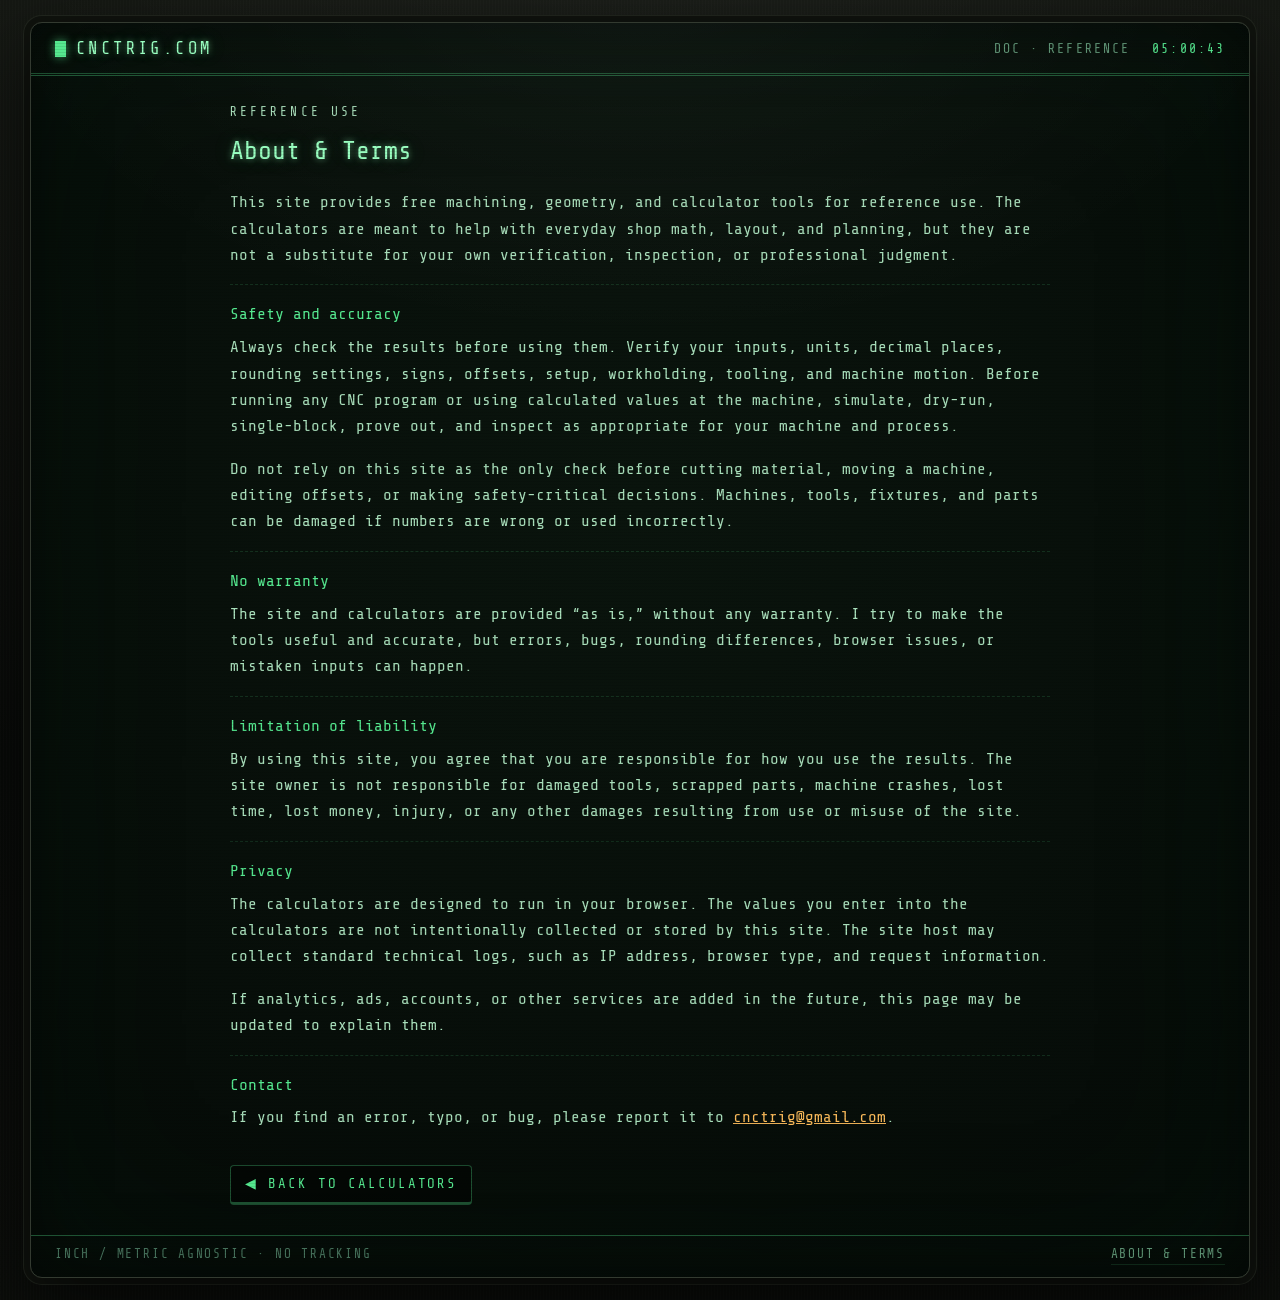
==== commit d590a4be: "Remove fake READY status and clarify color-key legend The footer READY indicator with blinking curso" ====
--- a/about-terms.html
+++ b/about-terms.html
@@ -66,11 +66,8 @@
       </main>
 
       <footer class="term-status">
-        <span class="status-ready">READY<span class="cursor" aria-hidden="true"></span></span>
-        <nav class="status-links" aria-label="FOOTER">
-          <span class="status-note">INCH / METRIC AGNOSTIC &middot; NO TRACKING</span>
-          <a href="about-terms.html">ABOUT &amp; TERMS</a>
-        </nav>
+        <span class="status-note">INCH / METRIC AGNOSTIC &middot; NO TRACKING</span>
+        <a href="about-terms.html">ABOUT &amp; TERMS</a>
       </footer>
     </div>
 
--- a/styles.css
+++ b/styles.css
@@ -236,34 +236,6 @@
   font-size: 0.8rem;
   letter-spacing: 0.14em;
   border-top: 1px solid var(--line);
-}
-
-.status-ready {
-  color: var(--ph);
-}
-
-.cursor {
-  display: inline-block;
-  width: 0.55em;
-  height: 1em;
-  margin-left: 0.5em;
-  vertical-align: text-bottom;
-  background: var(--ph);
-  box-shadow: 0 0 8px rgba(85, 232, 143, 0.6);
-  animation: blink 1.1s steps(1) infinite;
-}
-
-@keyframes blink {
-  50% {
-    opacity: 0;
-  }
-}
-
-.status-links {
-  display: flex;
-  flex-wrap: wrap;
-  gap: 6px 18px;
-  align-items: center;
 }
 
 .status-note {
@@ -867,36 +839,19 @@
 }
 
 .io-legend {
-  display: flex;
-  flex-wrap: wrap;
-  gap: 8px 18px;
   margin: 10px 0 0;
   color: #45705a;
-  font-size: 0.72rem;
-  letter-spacing: 0.18em;
-}
-
-.io-chip {
-  display: inline-flex;
-  gap: 7px;
-  align-items: center;
-}
-
-.io-chip::before {
-  width: 9px;
-  height: 9px;
-  content: "";
-  border: 1px solid;
-}
-
-.io-entered::before {
-  border-color: rgba(111, 219, 235, 0.7);
-  background: rgba(111, 219, 235, 0.25);
-}
-
-.io-calculated::before {
-  border-color: rgba(255, 190, 92, 0.7);
-  background: rgba(255, 190, 92, 0.25);
+  font-size: 0.74rem;
+  letter-spacing: 0.14em;
+  line-height: 1.6;
+}
+
+.io-cyan {
+  color: var(--cyan);
+}
+
+.io-amber {
+  color: var(--amber);
 }
 
 /* --------------------------------------------------------------------------
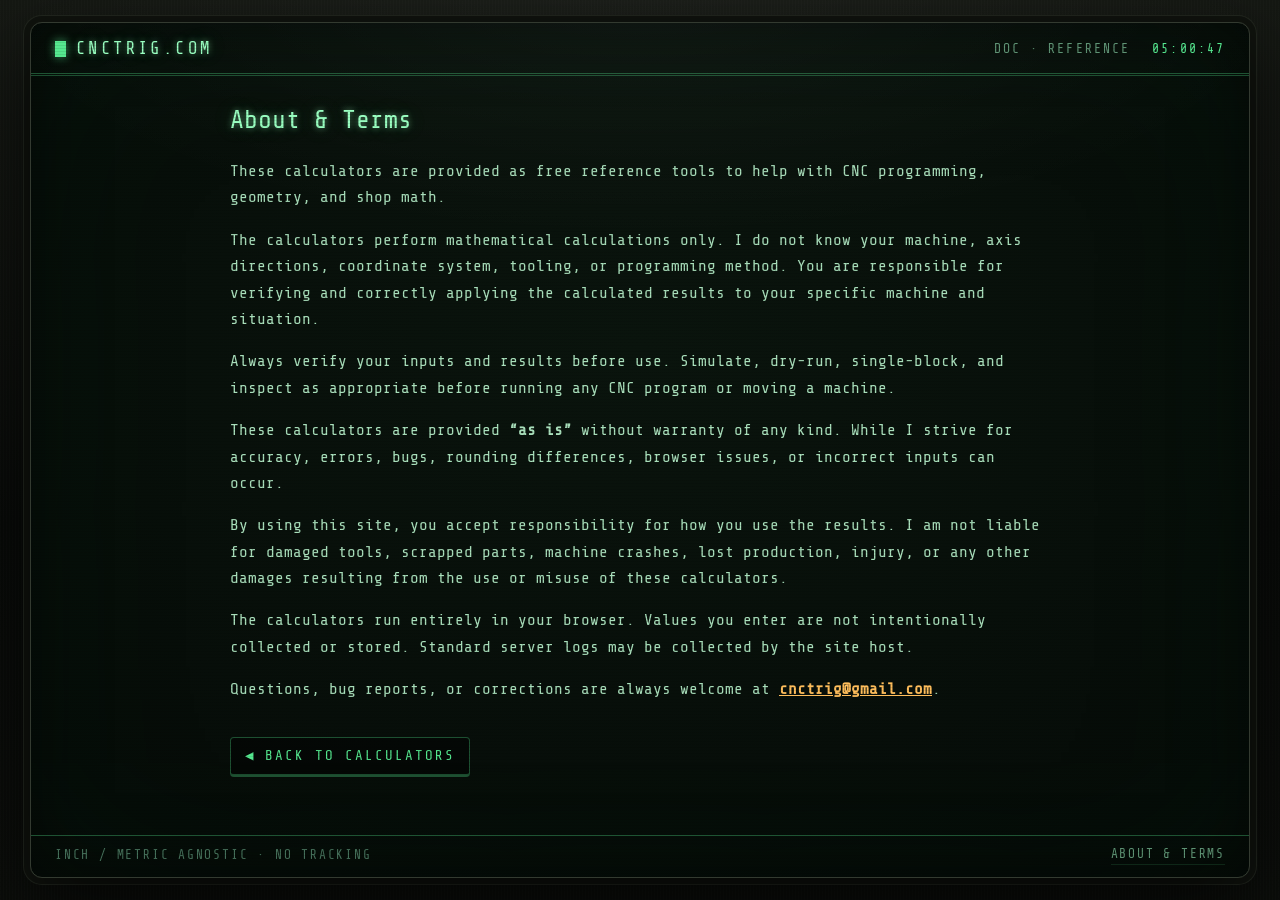
==== commit e2005b40: "Update About and Terms copy" ====
--- a/about-terms.html
+++ b/about-terms.html
@@ -23,42 +23,34 @@
 
       <main class="term-main terms-main">
         <section class="terms-panel" aria-labelledby="page-title">
-          <p class="eyebrow">REFERENCE USE</p>
           <h1 id="page-title">About &amp; Terms</h1>
 
           <p>
-            This site provides free machining, geometry, and calculator tools for reference use. The calculators are meant to help with everyday shop math, layout, and planning, but they are not a substitute for your own verification, inspection, or professional judgment.
+            These calculators are provided as free reference tools to help with CNC programming, geometry, and shop math.
           </p>
 
-          <h2>Safety and accuracy</h2>
           <p>
-            Always check the results before using them. Verify your inputs, units, decimal places, rounding settings, signs, offsets, setup, workholding, tooling, and machine motion. Before running any CNC program or using calculated values at the machine, simulate, dry-run, single-block, prove out, and inspect as appropriate for your machine and process.
-          </p>
-          <p>
-            Do not rely on this site as the only check before cutting material, moving a machine, editing offsets, or making safety-critical decisions. Machines, tools, fixtures, and parts can be damaged if numbers are wrong or used incorrectly.
+            The calculators perform mathematical calculations only. I do not know your machine, axis directions, coordinate system, tooling, or programming method. You are responsible for verifying and correctly applying the calculated results to your specific machine and situation.
           </p>
 
-          <h2>No warranty</h2>
           <p>
-            The site and calculators are provided &ldquo;as is,&rdquo; without any warranty. I try to make the tools useful and accurate, but errors, bugs, rounding differences, browser issues, or mistaken inputs can happen.
+            Always verify your inputs and results before use. Simulate, dry-run, single-block, and inspect as appropriate before running any CNC program or moving a machine.
           </p>
 
-          <h2>Limitation of liability</h2>
           <p>
-            By using this site, you agree that you are responsible for how you use the results. The site owner is not responsible for damaged tools, scrapped parts, machine crashes, lost time, lost money, injury, or any other damages resulting from use or misuse of the site.
+            These calculators are provided <strong>&ldquo;as is&rdquo;</strong> without warranty of any kind. While I strive for accuracy, errors, bugs, rounding differences, browser issues, or incorrect inputs can occur.
           </p>
 
-          <h2>Privacy</h2>
           <p>
-            The calculators are designed to run in your browser. The values you enter into the calculators are not intentionally collected or stored by this site. The site host may collect standard technical logs, such as IP address, browser type, and request information.
-          </p>
-          <p>
-            If analytics, ads, accounts, or other services are added in the future, this page may be updated to explain them.
+            By using this site, you accept responsibility for how you use the results. I am not liable for damaged tools, scrapped parts, machine crashes, lost production, injury, or any other damages resulting from the use or misuse of these calculators.
           </p>
 
-          <h2>Contact</h2>
           <p>
-            If you find an error, typo, or bug, please report it to <a href="mailto:cnctrig@gmail.com">cnctrig@gmail.com</a>.
+            The calculators run entirely in your browser. Values you enter are not intentionally collected or stored. Standard server logs may be collected by the site host.
+          </p>
+
+          <p>
+            Questions, bug reports, or corrections are always welcome at <strong><a href="mailto:cnctrig@gmail.com">cnctrig@gmail.com</a></strong>.
           </p>
 
           <a class="back-link" href="index.html">&#9664; BACK TO CALCULATORS</a>
--- a/styles.css
+++ b/styles.css
@@ -413,18 +413,6 @@
   border-radius: 50%;
   background: var(--ph);
   box-shadow: 0 0 9px rgba(85, 232, 143, 0.85);
-}
-
-.led-dev {
-  background: var(--amber);
-  box-shadow: 0 0 9px rgba(255, 190, 92, 0.8);
-  animation: led-pulse 2.4s ease-in-out infinite;
-}
-
-@keyframes led-pulse {
-  50% {
-    opacity: 0.35;
-  }
 }
 
 .card-title {
@@ -1283,51 +1271,302 @@
 }
 
 /* ==========================================================================
-   placeholder page (b-axis)
+   rotary coordinate calculator
    ========================================================================== */
 
-.placeholder-main {
+.rotary-workspace {
+  grid-template-columns: minmax(360px, 1.08fr) minmax(330px, 0.92fr);
+}
+
+.rotary-svg {
+  min-height: 330px;
+}
+
+#rotary-axis-arrow path {
+  fill: var(--ph);
+}
+
+#rotary-angle-arrow path,
+#rotary-arc-arrow path {
+  fill: var(--amber);
+}
+
+.rotary-axis {
+  stroke: rgba(85, 232, 143, 0.48);
+  stroke-width: 1.7;
+  stroke-dasharray: 12 5 3 5;
+}
+
+.rotary-axis-label,
+.rotary-direction-key text,
+.rotary-center text,
+.rotary-point-label,
+.rotary-angle-label {
+  font-family: var(--font-mono);
+  letter-spacing: 0.04em;
+  paint-order: stroke;
+  stroke: rgba(3, 8, 5, 0.92);
+  text-transform: uppercase;
+}
+
+.rotary-axis-label {
+  fill: var(--ph);
+  font-size: 18px;
+  stroke-width: 4px;
+}
+
+.rotary-axis-label-negative {
+  fill: var(--dim);
+  text-anchor: end;
+}
+
+.rotary-direction-key text {
+  fill: var(--dim);
+  font-size: 15px;
+  text-anchor: middle;
+  stroke-width: 4px;
+}
+
+.rotary-direction-arrow {
+  fill: none;
+  stroke: var(--amber);
+  stroke-width: 2;
+  stroke-linecap: round;
+}
+
+.rotary-orbit {
+  fill: none;
+  stroke: rgba(85, 232, 143, 0.2);
+  stroke-width: 1.5;
+  stroke-dasharray: 7 8;
+}
+
+.rotary-radius {
+  stroke-width: 2.3;
+  stroke-linecap: round;
+}
+
+.rotary-original-radius {
+  stroke: var(--cyan);
+  stroke-dasharray: 8 6;
+}
+
+.rotary-new-radius {
+  stroke: var(--amber);
+  filter: drop-shadow(0 0 5px rgba(255, 190, 92, 0.25));
+}
+
+.rotary-angle-arc {
+  fill: none;
+  stroke: var(--amber);
+  stroke-width: 3;
+  stroke-linecap: round;
+  filter: drop-shadow(0 0 5px rgba(255, 190, 92, 0.25));
+}
+
+.rotary-angle-label {
+  fill: var(--amber-bright);
+  font-size: 17px;
+  text-anchor: middle;
+  dominant-baseline: middle;
+  stroke-width: 5px;
+}
+
+.rotary-center circle {
+  fill: #03100a;
+  stroke: var(--ph-bright);
+  stroke-width: 2;
+  filter: drop-shadow(0 0 5px rgba(85, 232, 143, 0.4));
+}
+
+.rotary-center line {
+  stroke: var(--ph-bright);
+  stroke-width: 1.5;
+}
+
+.rotary-center-leader {
+  fill: none;
+  stroke: var(--dim);
+  stroke-width: 1.4;
+  stroke-dasharray: 5 5;
+  stroke-linecap: round;
+  stroke-linejoin: round;
+}
+
+.rotary-center text {
+  fill: var(--dim);
+  font-size: 14px;
+  stroke-width: 4px;
+}
+
+.rotary-point {
+  stroke-width: 3;
+}
+
+.rotary-original-point {
+  fill: #03100a;
+  stroke: var(--cyan-bright);
+  filter: drop-shadow(0 0 6px rgba(111, 219, 235, 0.5));
+}
+
+.rotary-new-point {
+  fill: var(--amber-bright);
+  stroke: rgba(3, 8, 5, 0.92);
+  filter: drop-shadow(0 0 7px rgba(255, 190, 92, 0.55));
+}
+
+.rotary-point-label {
+  font-size: 16px;
+  text-anchor: middle;
+  dominant-baseline: middle;
+  stroke-width: 5px;
+}
+
+.rotary-original-label {
+  fill: var(--cyan-bright);
+}
+
+.rotary-new-label {
+  fill: var(--amber-bright);
+}
+
+.rotary-diagram-legend {
+  display: flex;
+  flex-wrap: wrap;
+  gap: 7px 24px;
+  align-items: center;
+  padding: 9px 13px 10px;
+  color: var(--dim);
+  font-size: 0.72rem;
+  letter-spacing: 0.13em;
+  border-top: 1px solid var(--faint);
+}
+
+.rotary-diagram-legend span {
+  display: inline-flex;
+  gap: 8px;
+  align-items: center;
+}
+
+.rotary-legend-line {
+  display: inline-block;
+  width: 28px;
+  height: 0;
+  border-top: 2px solid;
+}
+
+.rotary-legend-original {
+  border-color: var(--cyan);
+  border-top-style: dashed;
+}
+
+.rotary-legend-new {
+  border-color: var(--amber);
+}
+
+.rotary-controls .value-field {
+  grid-template-columns: 52px minmax(0, 1fr);
+}
+
+.rotary-controls .value-field label {
+  font-size: 1rem;
+}
+
+.rotary-input-group {
+  padding-bottom: 8px;
+}
+
+.rotary-controls input[aria-invalid="true"] {
+  border-color: var(--alarm);
+  box-shadow: inset 0 2px 10px rgba(0, 0, 0, 0.55), 0 0 10px rgba(255, 133, 112, 0.16);
+}
+
+.rotary-results {
+  padding: 13px 14px 12px;
+  margin-top: 14px;
+  background: rgba(0, 0, 0, 0.3);
+  border: 1px solid var(--line);
+  border-radius: var(--radius);
+}
+
+.rotary-results h2 {
+  margin-bottom: 10px;
+  color: var(--dim);
+  font-size: 0.78rem;
+  font-weight: 400;
+  letter-spacing: 0.22em;
+}
+
+.rotary-primary-results {
   display: grid;
-  place-items: center;
-}
-
-.placeholder-panel {
-  position: relative;
-  width: min(640px, 100%);
-  padding: 30px 30px 26px;
-  text-align: center;
-  background:
-    linear-gradient(180deg, rgba(85, 232, 143, 0.05), rgba(85, 232, 143, 0.008) 52%),
-    rgba(3, 8, 5, 0.55);
-  border: 1px solid var(--line);
-  border-radius: 6px;
-  box-shadow: inset 0 0 30px rgba(0, 0, 0, 0.45);
-}
-
-.placeholder-panel::before,
-.placeholder-panel::after {
-  position: absolute;
-  width: 15px;
-  height: 15px;
-  content: "";
-  border: 1px solid var(--line-strong);
-  pointer-events: none;
-}
-
-.placeholder-panel::before {
-  top: -1px;
-  left: -1px;
-  border-right: none;
-  border-bottom: none;
-  border-top-left-radius: 6px;
-}
-
-.placeholder-panel::after {
-  right: -1px;
-  bottom: -1px;
-  border-top: none;
-  border-left: none;
-  border-bottom-right-radius: 6px;
+  grid-template-columns: 1fr 1fr;
+  gap: 8px;
+}
+
+.rotary-output-card {
+  min-width: 0;
+  padding: 11px 13px 12px;
+  background: rgba(0, 0, 0, 0.43);
+  border: 1px solid rgba(255, 190, 92, 0.4);
+  border-radius: 3px;
+}
+
+.rotary-output-card span,
+.rotary-secondary-result span {
+  display: block;
+  color: var(--dim);
+  font-size: 0.74rem;
+  letter-spacing: 0.16em;
+}
+
+.rotary-output-card output,
+.rotary-secondary-result output {
+  display: block;
+  overflow-wrap: anywhere;
+  color: var(--amber-bright);
+  font-size: 1.45rem;
+  line-height: 1.35;
+  text-transform: none;
+  text-shadow: var(--glow-amber);
+  cursor: text;
+  user-select: all;
+}
+
+.rotary-output-card output:focus-visible,
+.rotary-secondary-result output:focus-visible {
+  outline: 2px solid rgba(255, 216, 143, 0.55);
+  outline-offset: 3px;
+}
+
+.rotary-secondary-result {
+  display: flex;
+  flex-wrap: wrap;
+  gap: 8px 16px;
+  align-items: baseline;
+  justify-content: space-between;
+  padding: 9px 13px;
+  margin-top: 8px;
+  background: rgba(0, 0, 0, 0.25);
+  border: 1px solid var(--faint);
+  border-radius: 3px;
+}
+
+.rotary-secondary-result output {
+  color: var(--text);
+  font-size: 1.05rem;
+  text-shadow: none;
+}
+
+.rotary-buttons {
+  margin-top: 15px;
+}
+
+.rotary-machine-note {
+  margin: 13px 0 0;
+  color: #45705a;
+  font-size: 0.72rem;
+  letter-spacing: 0.1em;
+  line-height: 1.5;
 }
 
 .eyebrow {
@@ -1337,25 +1576,6 @@
   font-weight: 400;
   letter-spacing: 0.24em;
   text-transform: uppercase;
-}
-
-.placeholder-panel h1 {
-  margin-bottom: 14px;
-  color: var(--ph-bright);
-  font-size: 1.5rem;
-  font-weight: 400;
-  letter-spacing: 0.12em;
-  text-shadow: var(--glow-text);
-}
-
-.placeholder-copy {
-  display: inline-flex;
-  gap: 10px;
-  align-items: center;
-  margin-bottom: 22px;
-  color: var(--dim);
-  font-size: 0.9rem;
-  letter-spacing: 0.14em;
 }
 
 /* ==========================================================================
@@ -1506,6 +1726,14 @@
     min-height: 280px;
   }
 
+  .rotary-svg {
+    min-height: 280px;
+  }
+
+  .rotary-primary-results {
+    grid-template-columns: 1fr;
+  }
+
   .triangle-side-label,
   .triangle-vertex-label {
     font-size: 24px;
